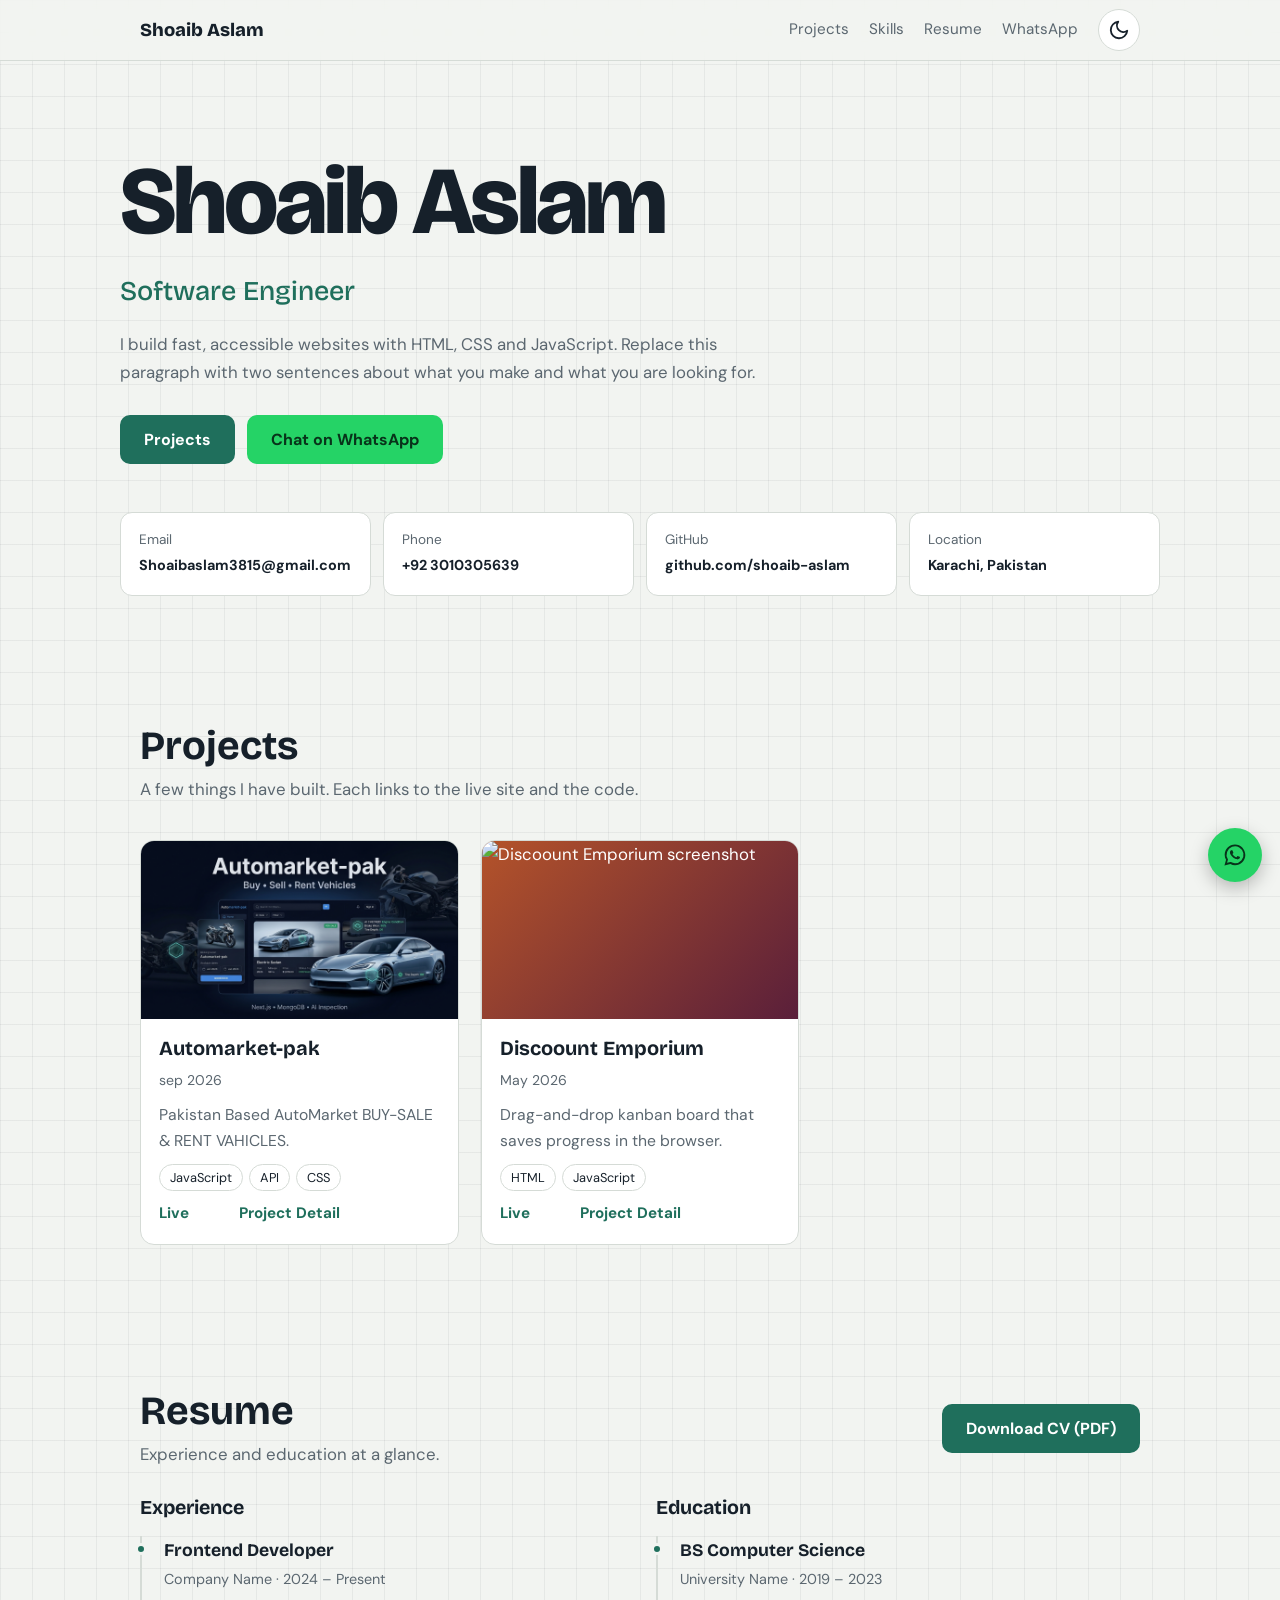
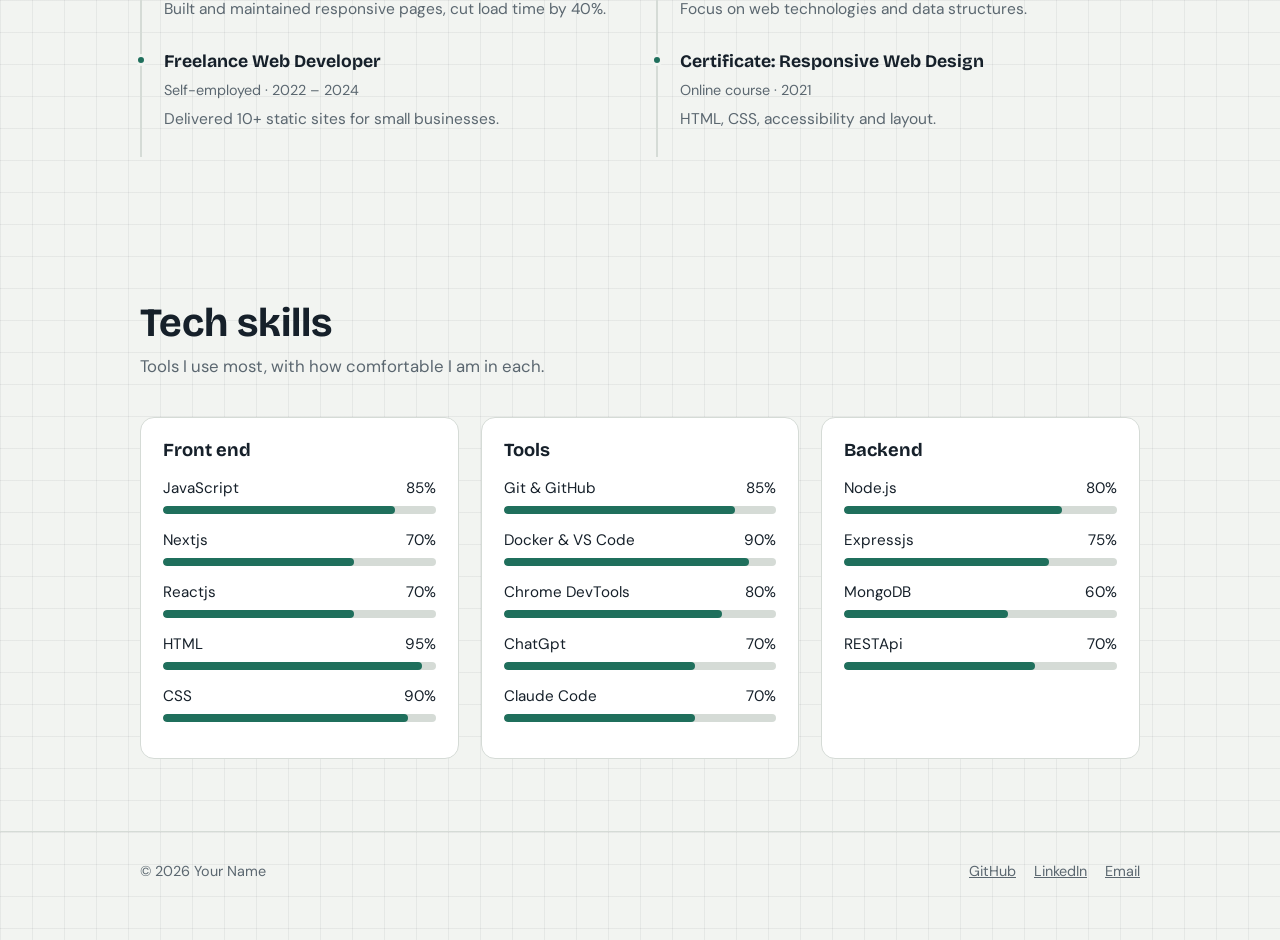
==== index.html @ fae7e9fb "Updated" ====
<!DOCTYPE html>
<html lang="en">
<head>
<meta charset="utf-8">
<meta name="viewport" content="width=device-width, initial-scale=1, viewport-fit=cover">
<title>Shoaib Aslam - Portfolio</title>
<link rel="preconnect" href="https://fonts.googleapis.com">
<link rel="preconnect" href="https://fonts.gstatic.com" crossorigin>
<link href="https://fonts.googleapis.com/css2?family=Bricolage+Grotesque:wght@500;700;800&family=DM+Sans:wght@400;500;700&display=swap" rel="stylesheet">
<link rel="stylesheet" href="port.css"> 
<script src="port.js" defer></script>
</head>
<body>
<header>
  <div class="wrap"><nav aria-label="Main">
    <a class="logo" href="#top">Shoaib Aslam</a>
    <a class="l" href="#projects">Projects</a><a class="l" href="#skills">Skills</a><a class="l" href="#resume">Resume</a><a class="l" href="https://wa.me/920000000000?text=Hi%2C%20I%20saw%20your%20portfolio" target="_blank" rel="noopener">WhatsApp</a>
    <button class="icon-btn" id="theme" type="button" aria-label="Switch to dark mode" title="Switch theme"></button>
  </nav></div>
</header>

<main id="top">
<div class="wrap hero">
  <h1>Shoaib Aslam</h1>
  <div class="role">Software Engineer</div>
  <p>I build fast, accessible websites with HTML, CSS and JavaScript. Replace this paragraph with two sentences about what you make and what you are looking for.</p>
  <div class="btns">
    <a class="btn primary" href="#projects">Projects</a>
    <a class="btn wa" href="https://wa.me/9203010305639?text=Hi%2C%20I%20saw%20your%20portfolio" target="_blank" rel="noopener">Chat on WhatsApp</a>
  </div>
  <div class="facts">
    <div class="fact"><small>Email</small><a href="mailto:shoaibaslam3815@gmail.com">Shoaibaslam3815@gmail.com</a></div>
    <div class="fact"><small>Phone</small><a href="tel:+920000000000">+92 3010305639</a></div>
     <div class="fact"><small>GitHub</small><a href="https://github.com/Shoaibaslam-regs?tab=repositories" target="_blank" rel="noopener">github.com/shoaib-aslam</a></div>
    <div class="fact"><small>Location</small><span>Karachi, Pakistan</span></div>
  </div>
</div>

<section id="projects"><div class="wrap">
  <h2>Projects</h2>
  <p class="lead">A few things I have built. Each links to the live site and the code.</p>
  <div class="grid" id="projectGrid">
  </div>
</div></section>


<section id="resume"><div class="wrap">
  <div class="res-head">
    <div><h2>Resume</h2><p class="lead" style="margin:0">Experience and education at a glance.</p></div>
    <a class="btn primary" href="/Resume - Shoaib Aslam.pdf" download>Download CV (PDF)</a>
  </div>
  <div class="resume">
    <div><h3 style="margin-bottom:18px">Experience</h3>
      <ul class="tl">
        <li><b>Frontend Developer</b><span>Company Name · 2024 – Present</span><p>Built and maintained responsive pages, cut load time by 40%.</p></li>
        <li><b>Freelance Web Developer</b><span>Self-employed · 2022 – 2024</span><p>Delivered 10+ static sites for small businesses.</p></li>
      </ul></div>
    <div><h3 style="margin-bottom:18px">Education</h3>
      <ul class="tl">
        <li><b>BS Computer Science</b><span>University Name · 2019 – 2023</span><p>Focus on web technologies and data structures.</p></li>
        <li><b>Certificate: Responsive Web Design</b><span>Online course · 2021</span><p>HTML, CSS, accessibility and layout.</p></li>
      </ul></div>
  </div>
</div></section>

<section id="skills"><div class="wrap">
  <h2>Tech skills</h2>
  <p class="lead">Tools I use most, with how comfortable I am in each.</p>
  <div class="skills" id="skillGrid"></div>
</div></section>

</main>

<footer><div class="wrap foot"><span>© <span id="yr"></span> Your Name</span><span class="social"><a href="https://github.com/your-username" target="_blank" rel="noopener">GitHub</a><a href="https://linkedin.com/in/your-username" target="_blank" rel="noopener">LinkedIn</a><a href="mailto:you@example.com">Email</a></span></div></footer>
<a class="fab" href="https://wa.me/920000000000?text=Hi%2C%20I%20saw%20your%20portfolio" target="_blank" rel="noopener" aria-label="Chat on WhatsApp"><svg viewBox="0 0 32 32" width="26" height="26" fill="currentColor" aria-hidden="true"><path d="M16 3C9 3 3.3 8.600 3.300 15.600c0 2.300.6 4.400 1.700 6.300L3 29l7.300-1.900c1.800 1 3.800 1.500 5.700 1.500 7 0 12.700-5.700 12.700-12.700S23 3 16 3zm0 23.100c-1.800 0-3.600-.5-5.100-1.400l-.4-.2-4.300 1.100 1.200-4.200-.3-.4a10.400 10.400 0 1 1 8.900 5.100zm5.700-7.800c-.3-.2-1.800-.9-2.100-1s-.5-.2-.7.200-.8 1-1 1.200-.4.200-.7.100a8.500 8.500 0 0 1-4.200-3.700c-.3-.6.300-.5.900-1.700.1-.2 0-.4 0-.5l-1-2.300c-.2-.6-.5-.5-.7-.5h-.6c-.2 0-.5.100-.8.400s-1 1-1 2.500 1.100 2.900 1.200 3.100 2.100 3.300 5.200 4.500c1.900.8 2.700.9 3.600.7.600-.1 1.800-.8 2.100-1.500s.3-1.300.2-1.500-.3-.3-.6-.4z"/></svg></a>
 <img src="" alt=""> 
</body>
</html>
---- port.css ----
:root {
   --bg: #f2f4f1;
   --surface: #ffffff;
   --ink: #16202a;
   --muted: #5b6770;
   --line: #d5dbd6;
   --accent: #1f6f5c;
   --accent-ink: #ffffff;
   --grid: rgba(22, 32, 42, .06);
   --head: 'Bricolage Grotesque', Georgia, 'Times New Roman', serif;
   --body: 'DM Sans', system-ui, -apple-system, 'Segoe UI', sans-serif;
   box-sizing: border-box;
   padding-top: env(safe-area-inset-top, 0px);
   padding-bottom: env(safe-area-inset-bottom, 0px);
 }

 @media (prefers-color-scheme:dark) {
   :root:not([data-theme="light"]) {
     --bg: #121815;
     --surface: #1a231f;
     --ink: #e8eee9;
     --muted: #9aa8a1;
     --line: #2b3731;
     --accent: #5fcfae;
     --accent-ink: #0d1512;
     --grid: rgba(232, 238, 233, .05)
   }
 }

 :root[data-theme="dark"] {
   --bg: #121815;
   --surface: #1a231f;
   --ink: #e8eee9;
   --muted: #9aa8a1;
   --line: #2b3731;
   --accent: #5fcfae;
   --accent-ink: #0d1512;
   --grid: rgba(232, 238, 233, .05)
 }

 html {
   scroll-behavior: smooth;
   scroll-padding-top: calc(72px + env(safe-area-inset-top, 0px))
 }

 *,
 *::before,
 *::after {
   box-sizing: border-box
 }

 body {
   margin: 0;
   background: var(--bg);
   color: var(--ink);
   font: 400 1.05rem/1.65 var(--body);
   background-image: linear-gradient(var(--grid) 1px, transparent 1px), linear-gradient(90deg, var(--grid) 1px, transparent 1px);
   background-size: 32px 32px
 }

 a {
   color: inherit
 }

 :focus-visible {
   outline: 3px solid var(--accent);
   outline-offset: 3px;
   border-radius: 4px
 }

 .wrap {
   max-width: 1040px;
   margin: 0 auto;
   padding: 0 20px
 }

 h1,
 h2,
 h3 {
   font-family: var(--head);
   line-height: 1.1;
   margin: 0
 }

 h2 {
   font-size: clamp(1.8rem, 4vw, 2.5rem);
   font-weight: 700;
   margin-bottom: 8px
 }

 section {
   padding: 72px 0
 }

 .lead {
   color: var(--muted);
   max-width: 60ch;
   margin: 0 0 36px
 }

 /* nav */
 header {
   position: sticky;
   top: 0;
   z-index: 10;
   background: color-mix(in srgb, var(--bg) 88%, transparent);
   backdrop-filter: blur(8px);
   border-bottom: 1px solid var(--line);
   padding-top: env(safe-area-inset-top, 0px)
 }

 nav {
   display: flex;
   align-items: center;
   gap: 20px;
   height: 60px
 }

 .logo {
   font-family: var(--head);
   font-weight: 800;
   text-decoration: none;
   font-size: 1.15rem;
   margin-right: auto
 }

 nav a.l {
   text-decoration: none;
   color: var(--muted);
   font-size: .95rem
 }

 nav a.l:hover {
   color: var(--ink)
 }

 .icon-btn {
   background: var(--surface);
   border: 1px solid var(--line);
   color: var(--ink);
   border-radius: 50%;
   width: 42px;
   height: 42px;
   cursor: pointer;
   display: grid;
   place-items: center
 }

 .icon-btn svg {
   width: 22px;
   height: 22px
 }

 .icon-btn:hover {
   border-color: var(--accent);
   color: var(--accent)
 }

 @media(max-width:720px) {
   nav a.l {
     display: none
   }
 }

 /* hero */
 .hero {
   padding: 88px 0 56px
 }

 .hero h1 {
   font-size: clamp(2.8rem, 9vw, 6rem);
   font-weight: 800;
   letter-spacing: -.03em
 }

 .role {
   font-family: var(--head);
   font-size: clamp(1.2rem, 3vw, 1.7rem);
   color: var(--accent);
   margin: 14px 0 18px;
   font-weight: 500
 }

 .hero p {
   max-width: 56ch;
   color: var(--muted);
   margin: 0 0 28px
 }

 .btns {
   display: flex;
   flex-wrap: wrap;
   gap: 12px
 }

 .btn {
   display: inline-block;
   padding: 12px 22px;
   border-radius: 10px;
   font-weight: 700;
   text-decoration: none;
   border: 2px solid var(--ink);
   color: var(--ink);
   background: transparent;
   cursor: pointer;
   font: 700 1rem var(--body)
 }

 .btn.primary {
   background: var(--accent);
   border-color: var(--accent);
   color: var(--accent-ink)
 }

 .btn:hover {
   transform: translateY(-2px)
 }

 .facts {
   display: grid;
   grid-template-columns: repeat(auto-fit, minmax(220px, 1fr));
   gap: 12px;
   margin-top: 48px
 }

 .fact {
   background: var(--surface);
   border: 1px solid var(--line);
   border-radius: 12px;
   padding: 16px 18px
 }

 .fact small {
   display: block;
   color: var(--muted);
   font-size: .85rem
 }

 .fact a,
 .fact span {
   text-decoration: none;
   font-weight: 700;
   word-break: break-word;
   font-size: 0.9rem;
 }

 /* projects */
 .grid {
   display: grid;
   grid-template-columns: repeat(auto-fill, minmax(290px, 1fr));
   gap: 22px
 }

 .card {
   background: var(--surface);
   border: 1px solid var(--line);
   border-radius: 14px;
   overflow: hidden;
   display: flex;
   flex-direction: column
 }

 .thumb {
   aspect-ratio: 16/9;
   position: relative;
   overflow: hidden;
   color: #fff;
   display: flex;
   flex-direction: column
 }

 .thumb img {
   width: 100%;
   height: 100%;
   object-fit: cover;
   display: block
 }

 .thumb .bar2 {
   height: 22px;
   background: rgba(0, 0, 0, .28);
   display: flex;
   align-items: center;
   gap: 5px;
   padding: 0 10px;
   flex: none
 }

 .thumb .bar2 i {
   width: 8px;
   height: 8px;
   border-radius: 50%;
   background: rgba(255, 255, 255, .6)
 }

 .thumb .art {
   flex: 1;
   position: relative;
   display: flex;
   align-items: center;
   padding: 0 18px;
   gap: 16px
 }

 .thumb .mono {
   font: 800 3.4rem/1 var(--head);
   opacity: .95
 }

 .thumb .lines {
   display: grid;
   gap: 8px;
   flex: 1
 }

 .thumb .lines b {
   display: block;
   height: 9px;
   border-radius: 9px;
   background: rgba(255, 255, 255, .55)
 }

 .thumb .lines b:nth-child(1) {
   width: 80%
 }

 .thumb .lines b:nth-child(2) {
   width: 100%;
   opacity: .7
 }

 .thumb .lines b:nth-child(3) {
   width: 55%;
   opacity: .5
 }

 .thumb .blob {
   position: absolute;
   right: -30px;
   bottom: -40px;
   width: 140px;
   height: 140px;
   border-radius: 50%;
   background: rgba(255, 255, 255, .14)
 }

 .card .body {
   padding: 18px;
   display: flex;
   flex-direction: column;
   gap: 10px;
   flex: 1
 }

 .card h3 {
   font-size: 1.25rem
 }

 .date {
   color: var(--muted);
   font-size: .88rem
 }

 .card p {
   margin: 0;
   color: var(--muted);
   font-size: .98rem
 }

 .tags {
   display: flex;
   flex-wrap: wrap;
   gap: 6px;
   margin-top: auto
 }

 .tag {
   font-size: .8rem;
   border: 1px solid var(--line);
   border-radius: 999px;
   padding: 2px 10px
 }

 .links {
   display: flex;
   gap: 50px;
   font-weight: 700;
   font-size: .95rem
 }

 .links a { 
   color: var(--accent);
   text-decoration: none;
 }

 /* skills */
 .skills {
   display: grid;
   grid-template-columns: repeat(auto-fit, minmax(300px, 1fr));
   gap: 22px
 }

 .group {
   background: var(--surface);
   border: 1px solid var(--line);
   border-radius: 14px;
   padding: 22px
 }

 .group h3 {
   font-size: 1.15rem;
   margin-bottom: 16px
 }

 .skill {
   margin-bottom: 14px
 }

 .skill div.row {
   display: flex;
   justify-content: space-between;
   font-size: .95rem;
   margin-bottom: 5px
 }

 .bar {
   height: 8px;
   background: var(--line);
   border-radius: 99px;
   overflow: hidden
 }

 .bar i {
   display: block;
   height: 100%;
   width: 0;
   background: var(--accent);
   border-radius: 99px;
   transition: width 1s ease
 }

 /* resume */
 .resume {
   display: grid;
   grid-template-columns: 1fr 1fr;
   gap: 32px
 }

 @media(max-width:760px) {
   .resume {
     grid-template-columns: 1fr
   }
 }

 .tl {
   border-left: 2px solid var(--line);
   margin: 0;
   padding: 0 0 0 22px;
   list-style: none
 }

 .tl li {
   position: relative;
   padding-bottom: 24px
 }

 .tl li::before {
   content: "";
   position: absolute;
   left: -29px;
   top: 7px;
   width: 12px;
   height: 12px;
   border-radius: 50%;
   background: var(--accent);
   border: 3px solid var(--bg)
 }

 .tl b {
   display: block;
   font-family: var(--head);
   font-size: 1.1rem
 }

 .tl span {
   color: var(--muted);
   font-size: .9rem
 }

 .tl p {
   margin: 4px 0 0;
   color: var(--muted);
   font-size: .97rem
 }

 .res-head {
   display: flex;
   flex-wrap: wrap;
   gap: 16px;
   align-items: center;
   justify-content: space-between;
   margin-bottom: 28px
 }

 /* whatsapp + footer */
 .social {
   display: flex;
   gap: 18px;
   flex-wrap: wrap
 }

 .foot {
   display: flex;
   flex-wrap: wrap;
   gap: 12px;
   justify-content: space-between
 }

 .btn.wa {
   background: #25d366;
   border-color: #25d366;
   color: #08331a
 }

 .fab {
   position: fixed;
   right: 18px;
   bottom: calc(18px + env(safe-area-inset-bottom, 0px));
   width: 54px;
   height: 54px;
   border-radius: 50%;
   background: #25d366;
   color: #08331a;
   display: grid;
   place-items: center;
   box-shadow: 0 6px 18px rgba(0, 0, 0, .25);
   z-index: 20
 }

 .fab:hover {
   transform: scale(1.07)
 }

 footer {
   border-top: 1px solid var(--line);
   padding: 28px 0;
   color: var(--muted);
   font-size: .9rem
 }

 @media(prefers-reduced-motion:reduce) {
   * {
     transition: none !important;
     scroll-behavior: auto !important
   }
 }
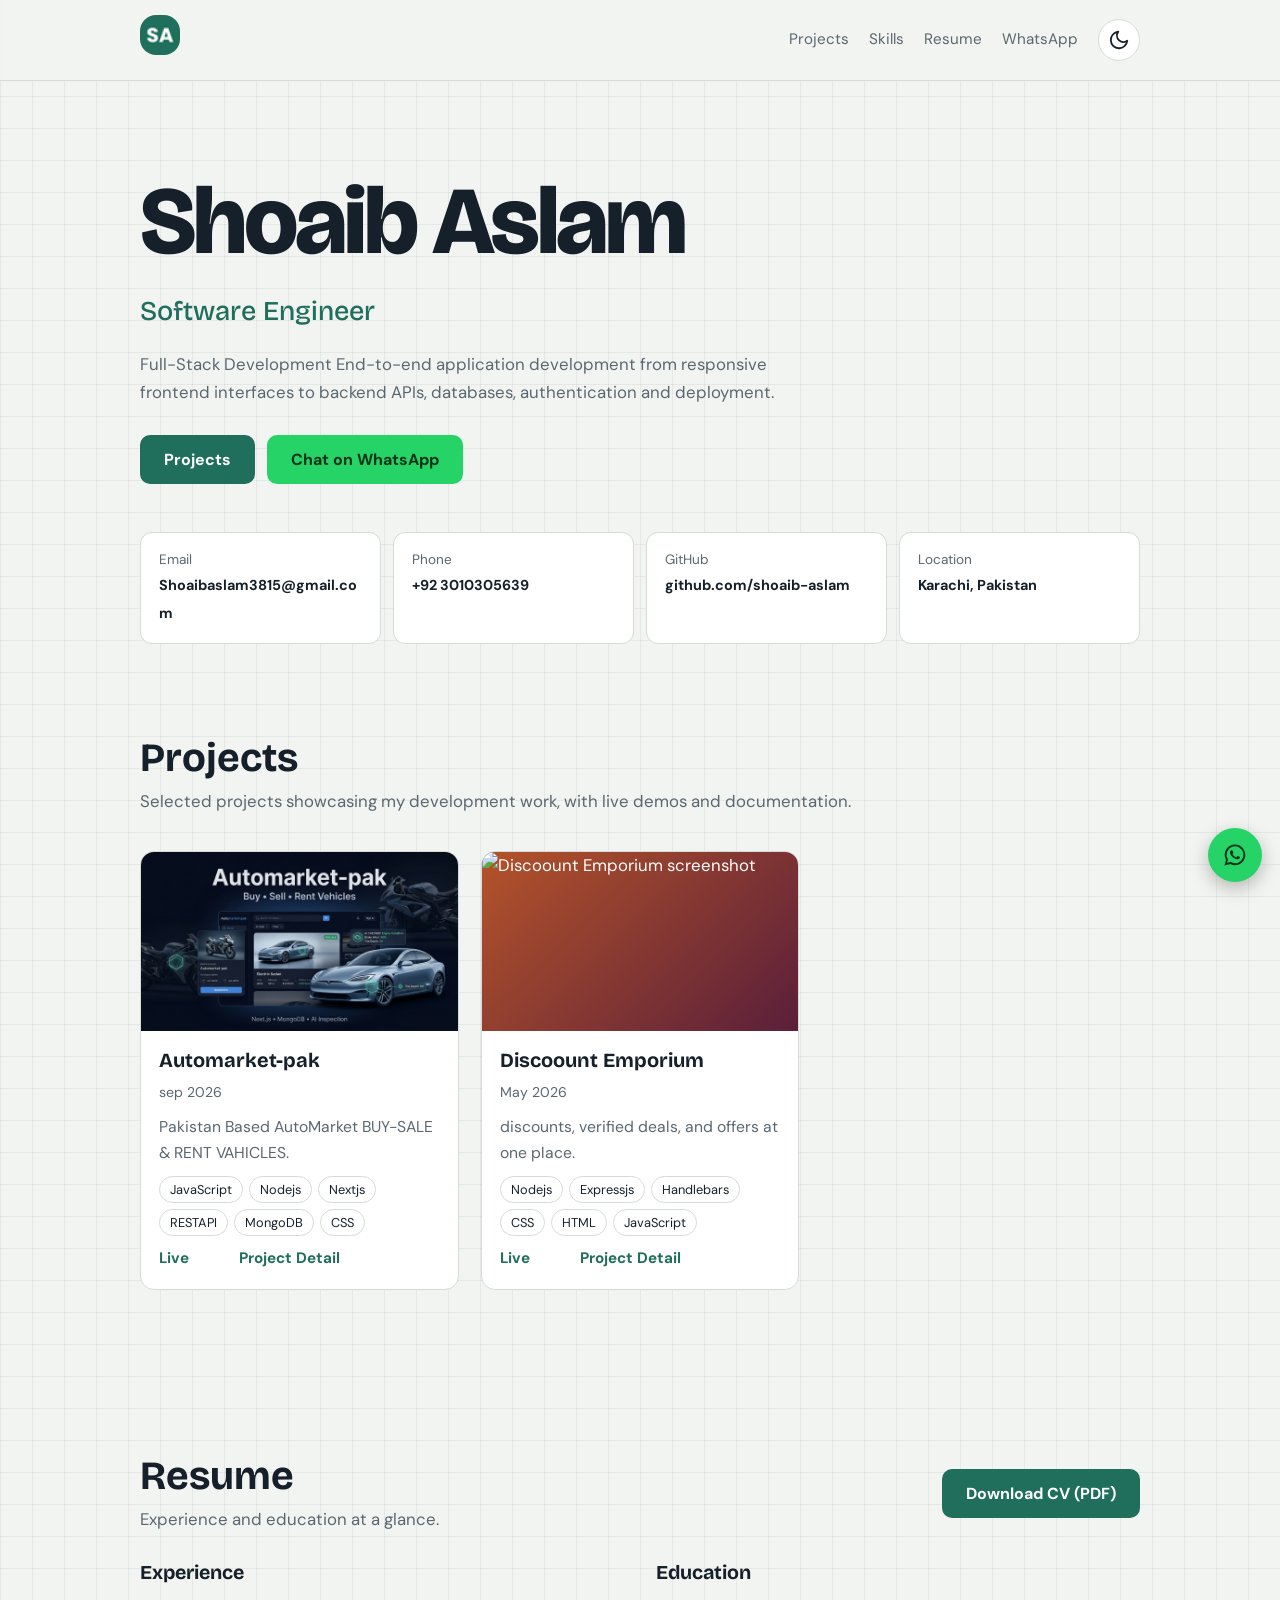
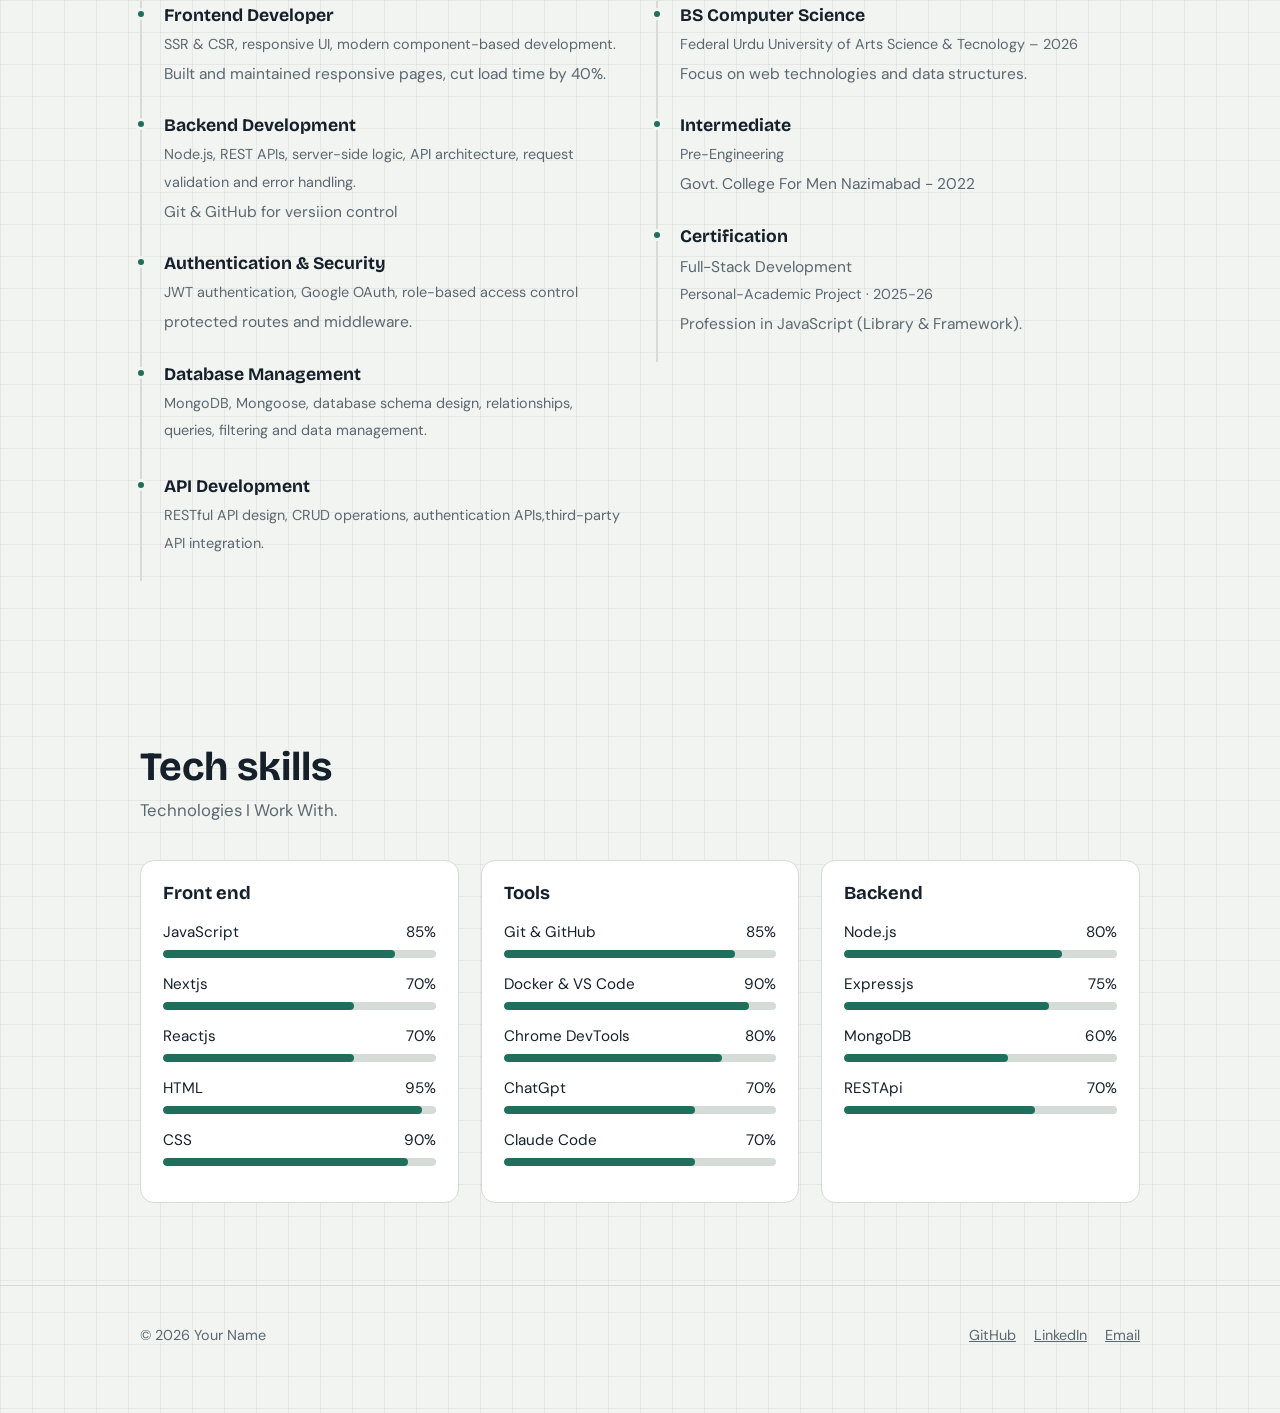
==== commit 246441c8: "updated" ====
--- a/index.html
+++ b/index.html
@@ -8,12 +8,13 @@
 <link rel="preconnect" href="https://fonts.gstatic.com" crossorigin>
 <link href="https://fonts.googleapis.com/css2?family=Bricolage+Grotesque:wght@500;700;800&family=DM+Sans:wght@400;500;700&display=swap" rel="stylesheet">
 <link rel="stylesheet" href="port.css"> 
+<link rel="shortcut icon" href="/images/favicon.png" type="image/x-icon">
 <script src="port.js" defer></script>
 </head>
 <body>
 <header>
   <div class="wrap"><nav aria-label="Main">
-    <a class="logo" href="#top">Shoaib Aslam</a>
+    <a class="logo" href="#top"><img src="/images//favicon-32.png" alt="logo"></a>
     <a class="l" href="#projects">Projects</a><a class="l" href="#skills">Skills</a><a class="l" href="#resume">Resume</a><a class="l" href="https://wa.me/920000000000?text=Hi%2C%20I%20saw%20your%20portfolio" target="_blank" rel="noopener">WhatsApp</a>
     <button class="icon-btn" id="theme" type="button" aria-label="Switch to dark mode" title="Switch theme"></button>
   </nav></div>
@@ -23,7 +24,7 @@
 <div class="wrap hero">
   <h1>Shoaib Aslam</h1>
   <div class="role">Software Engineer</div>
-  <p>I build fast, accessible websites with HTML, CSS and JavaScript. Replace this paragraph with two sentences about what you make and what you are looking for.</p>
+  <p>Full-Stack Development End-to-end application development from responsive frontend interfaces to backend APIs, databases, authentication and deployment.</p>
   <div class="btns">
     <a class="btn primary" href="#projects">Projects</a>
     <a class="btn wa" href="https://wa.me/9203010305639?text=Hi%2C%20I%20saw%20your%20portfolio" target="_blank" rel="noopener">Chat on WhatsApp</a>
@@ -38,10 +39,11 @@
 
 <section id="projects"><div class="wrap">
   <h2>Projects</h2>
-  <p class="lead">A few things I have built. Each links to the live site and the code.</p>
+  <p class="lead">Selected projects showcasing my development work, with live demos and documentation.</p>
   <div class="grid" id="projectGrid">
   </div>
-</div></section>
+ </div>
+</section>
 
 
 <section id="resume"><div class="wrap">
@@ -52,27 +54,31 @@
   <div class="resume">
     <div><h3 style="margin-bottom:18px">Experience</h3>
       <ul class="tl">
-        <li><b>Frontend Developer</b><span>Company Name · 2024 – Present</span><p>Built and maintained responsive pages, cut load time by 40%.</p></li>
-        <li><b>Freelance Web Developer</b><span>Self-employed · 2022 – 2024</span><p>Delivered 10+ static sites for small businesses.</p></li>
+        <li><b>Frontend Developer</b><span>SSR & CSR, responsive UI, modern component-based development.</span><p>Built and maintained responsive pages, cut load time by 40%.</p></li>
+        <li><b>Backend Development</b><span>Node.js, REST APIs, server-side logic, API architecture, request validation and error handling.</span><p>Git & GitHub for versiion control</p></li>
+        <li><b>Authentication & Security</b><span>JWT authentication, Google OAuth, role-based access control</span><p>protected routes and middleware.</p></li>
+        <li><b>Database Management</b><span>MongoDB, Mongoose, database schema design, relationships, queries, filtering and data management.</span><p></p></li>
+        <li><b>API Development</b><span>RESTful API design, CRUD operations, authentication APIs,third-party API integration.</span></li>     
       </ul></div>
     <div><h3 style="margin-bottom:18px">Education</h3>
       <ul class="tl">
-        <li><b>BS Computer Science</b><span>University Name · 2019 – 2023</span><p>Focus on web technologies and data structures.</p></li>
-        <li><b>Certificate: Responsive Web Design</b><span>Online course · 2021</span><p>HTML, CSS, accessibility and layout.</p></li>
+        <li><b>BS Computer Science</b><span>Federal Urdu University of Arts Science & Tecnology  – 2026</span><p>Focus on web technologies and data structures.</p></li>
+        <li><b>Intermediate </b><span> Pre-Engineering</span><p> Govt. College For Men Nazimabad - 2022</p></li>
+        <li><b>Certification</b><p> Full-Stack Development</p><span>Personal-Academic Project · 2025-26</span><p>Profession in JavaScript (Library & Framework).</p></li>
       </ul></div>
   </div>
 </div></section>
 
 <section id="skills"><div class="wrap">
   <h2>Tech skills</h2>
-  <p class="lead">Tools I use most, with how comfortable I am in each.</p>
+  <p class="lead">Technologies I Work With.</p>
   <div class="skills" id="skillGrid"></div>
 </div></section>
 
 </main>
 
-<footer><div class="wrap foot"><span>© <span id="yr"></span> Your Name</span><span class="social"><a href="https://github.com/your-username" target="_blank" rel="noopener">GitHub</a><a href="https://linkedin.com/in/your-username" target="_blank" rel="noopener">LinkedIn</a><a href="mailto:you@example.com">Email</a></span></div></footer>
-<a class="fab" href="https://wa.me/920000000000?text=Hi%2C%20I%20saw%20your%20portfolio" target="_blank" rel="noopener" aria-label="Chat on WhatsApp"><svg viewBox="0 0 32 32" width="26" height="26" fill="currentColor" aria-hidden="true"><path d="M16 3C9 3 3.3 8.600 3.300 15.600c0 2.300.6 4.400 1.700 6.300L3 29l7.300-1.900c1.800 1 3.800 1.500 5.700 1.500 7 0 12.700-5.700 12.700-12.700S23 3 16 3zm0 23.100c-1.800 0-3.600-.5-5.100-1.400l-.4-.2-4.300 1.100 1.200-4.200-.3-.4a10.400 10.400 0 1 1 8.900 5.100zm5.700-7.800c-.3-.2-1.800-.9-2.100-1s-.5-.2-.7.200-.8 1-1 1.200-.4.200-.7.100a8.500 8.500 0 0 1-4.200-3.700c-.3-.6.300-.5.900-1.700.1-.2 0-.4 0-.5l-1-2.300c-.2-.6-.5-.5-.7-.5h-.6c-.2 0-.5.100-.8.400s-1 1-1 2.500 1.100 2.900 1.200 3.100 2.100 3.300 5.200 4.500c1.900.8 2.700.9 3.600.7.600-.1 1.800-.8 2.100-1.500s.3-1.300.2-1.500-.3-.3-.6-.4z"/></svg></a>
+<footer><div class="wrap foot"><span>© <span id="yr"></span> Your Name</span><span class="social"><a href="https://github.com/Shoaibaslam-regs?tab=repositories" target="_blank" rel="noopener">GitHub</a><a href="https://www.linkedin.com/in/shoaib-aslam-216aa9422/" target="_blank" rel="noopener">LinkedIn</a><a href="mailto:you@example.com">Email</a></span></div></footer>
+<a class="fab" href="https://wa.me/92 03010305639?text=Hi%2C%20I%20saw%20your%20portfolio" target="_blank" rel="noopener" aria-label="Chat on WhatsApp"><svg viewBox="0 0 32 32" width="26" height="26" fill="currentColor" aria-hidden="true"><path d="M16 3C9 3 3.3 8.600 3.300 15.600c0 2.300.6 4.400 1.700 6.300L3 29l7.300-1.900c1.800 1 3.800 1.500 5.700 1.500 7 0 12.700-5.700 12.700-12.700S23 3 16 3zm0 23.100c-1.800 0-3.600-.5-5.100-1.400l-.4-.2-4.300 1.100 1.200-4.200-.3-.4a10.400 10.400 0 1 1 8.900 5.100zm5.700-7.800c-.3-.2-1.800-.9-2.100-1s-.5-.2-.7.200-.8 1-1 1.200-.4.200-.7.100a8.500 8.500 0 0 1-4.200-3.700c-.3-.6.300-.5.900-1.700.1-.2 0-.4 0-.5l-1-2.300c-.2-.6-.5-.5-.7-.5h-.6c-.2 0-.5.100-.8.400s-1 1-1 2.500 1.100 2.900 1.200 3.100 2.100 3.300 5.200 4.500c1.900.8 2.700.9 3.600.7.600-.1 1.800-.8 2.100-1.500s.3-1.300.2-1.500-.3-.3-.6-.4z"/></svg></a>
  <img src="" alt=""> 
 </body>
 </html>
--- a/port.css
+++ b/port.css
@@ -71,7 +71,7 @@
  .wrap {
    max-width: 1040px;
    margin: 0 auto;
-   padding: 0 20px
+   padding: 10px 20px
  }
 
  h1,
@@ -121,8 +121,12 @@
    font-weight: 800;
    text-decoration: none;
    font-size: 1.15rem;
-   margin-right: auto
- }
+   margin-right: auto;
+  }
+  .logo img{
+    border-radius: 40%;
+    height: 40px;
+  }
 
  nav a.l {
    text-decoration: none;
@@ -164,7 +168,8 @@
 
  /* hero */
  .hero {
-   padding: 88px 0 56px
+   /* padding: 88px 0 56px */
+   padding-top: 88px ;
  }
 
  .hero h1 {
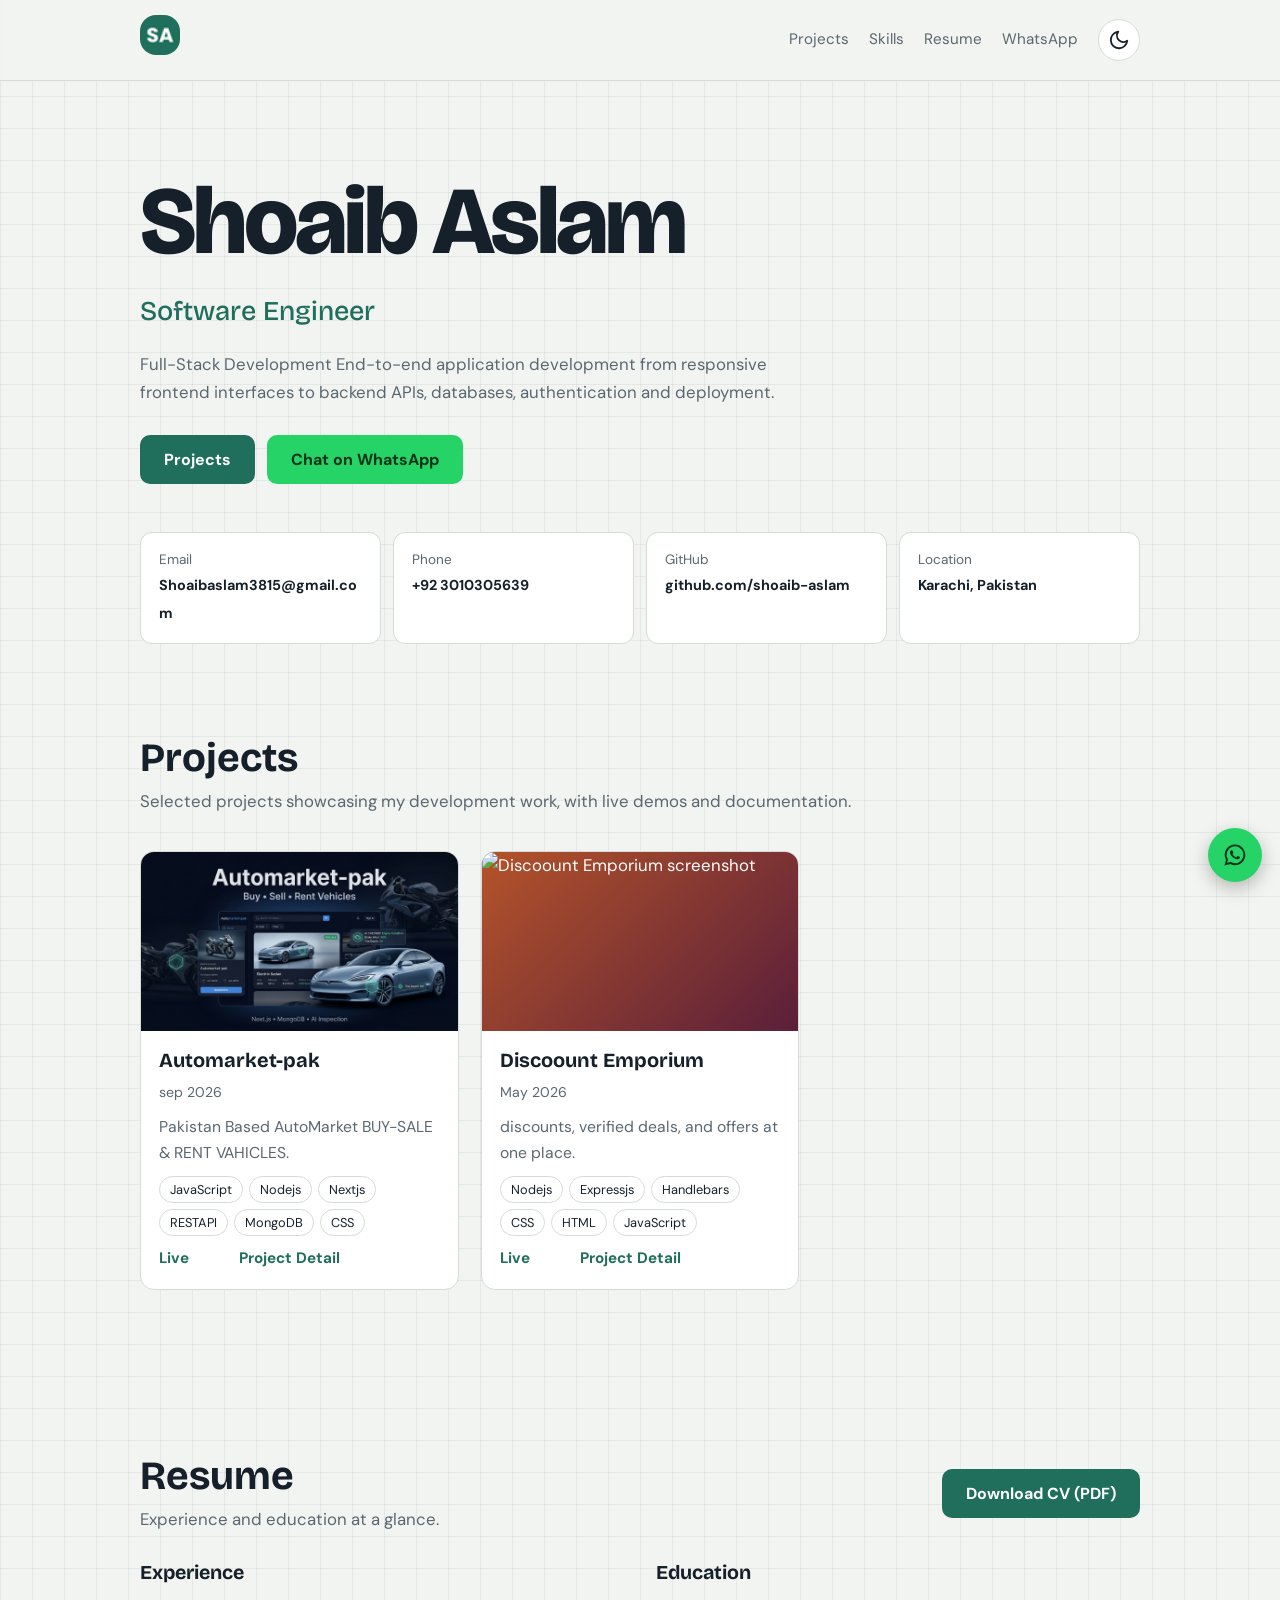
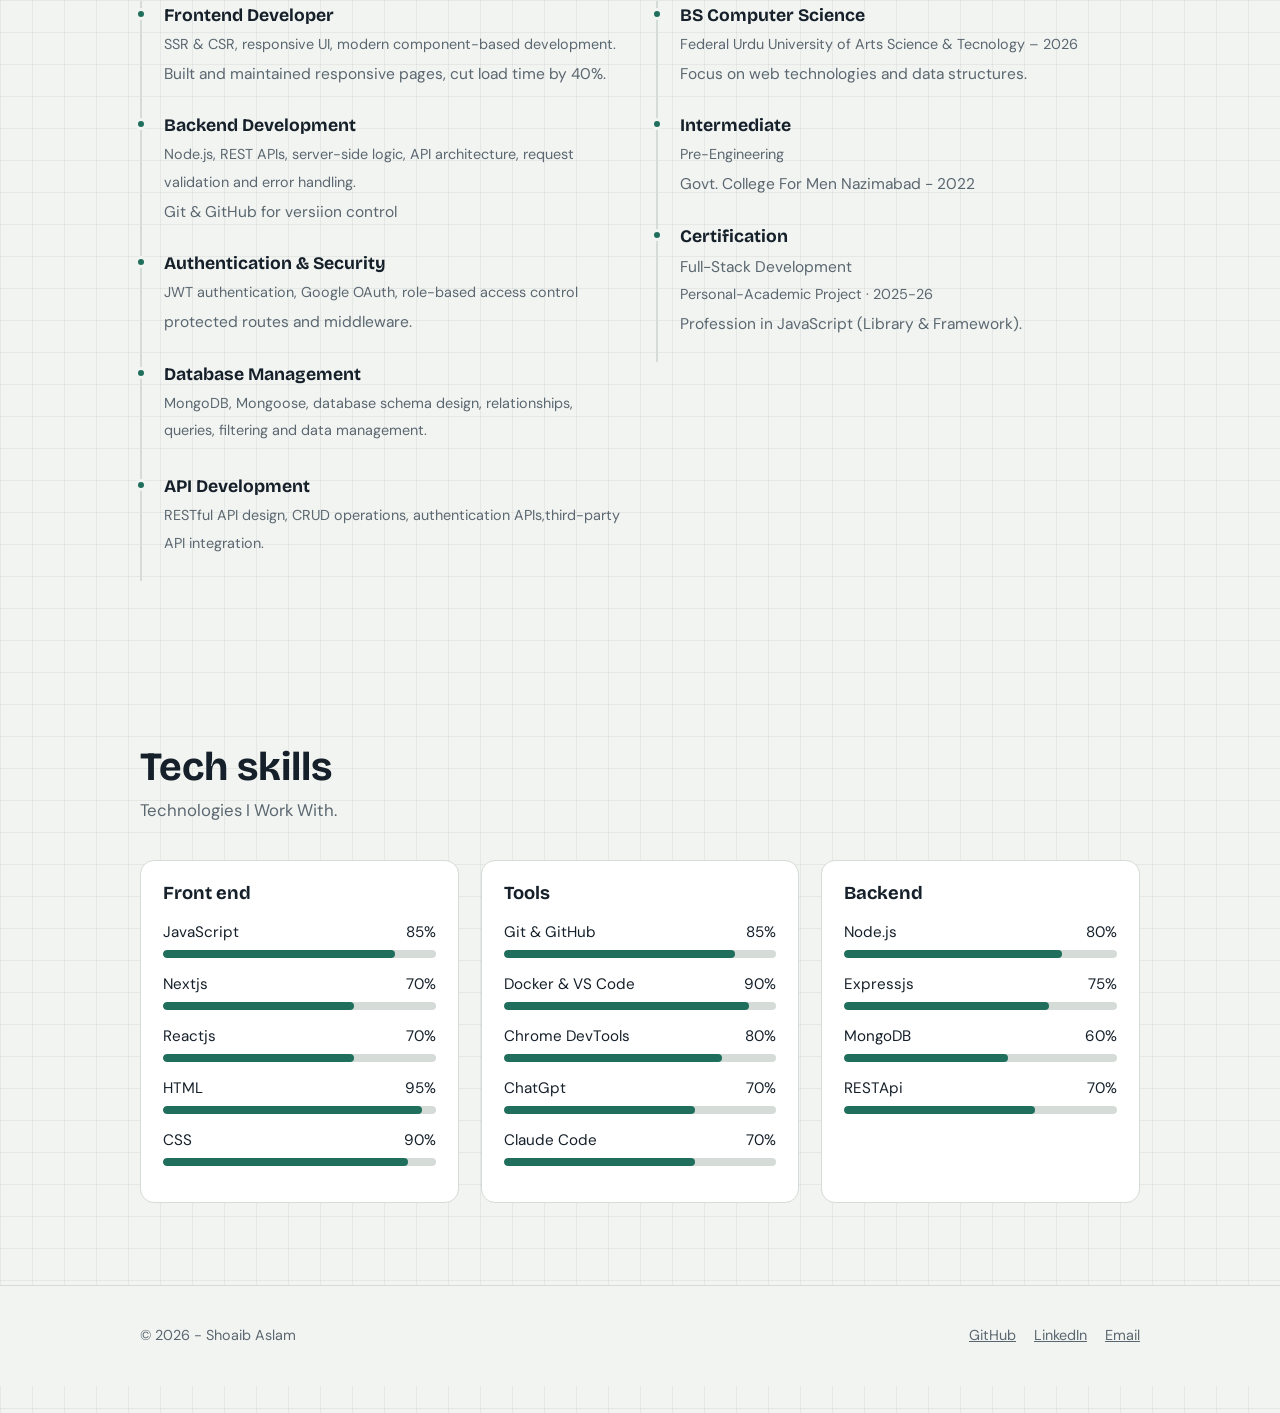
==== commit 1ddfeac4: "Final" ====
--- a/index.html
+++ b/index.html
@@ -42,7 +42,7 @@
   <p class="lead">Selected projects showcasing my development work, with live demos and documentation.</p>
   <div class="grid" id="projectGrid">
   </div>
- </div>
+</div>
 </section>
 
 
@@ -77,7 +77,7 @@
 
 </main>
 
-<footer><div class="wrap foot"><span>© <span id="yr"></span> Your Name</span><span class="social"><a href="https://github.com/Shoaibaslam-regs?tab=repositories" target="_blank" rel="noopener">GitHub</a><a href="https://www.linkedin.com/in/shoaib-aslam-216aa9422/" target="_blank" rel="noopener">LinkedIn</a><a href="mailto:you@example.com">Email</a></span></div></footer>
+<footer><div class="wrap foot"><span>© <span id="yr"></span> - Shoaib Aslam</span><span class="social"><a href="https://github.com/Shoaibaslam-regs?tab=repositories" target="_blank" rel="noopener">GitHub</a><a href="https://www.linkedin.com/in/shoaib-aslam-216aa9422/" target="_blank" rel="noopener">LinkedIn</a><a href="mailto:you@example.com">Email</a></span></div></footer>
 <a class="fab" href="https://wa.me/92 03010305639?text=Hi%2C%20I%20saw%20your%20portfolio" target="_blank" rel="noopener" aria-label="Chat on WhatsApp"><svg viewBox="0 0 32 32" width="26" height="26" fill="currentColor" aria-hidden="true"><path d="M16 3C9 3 3.3 8.600 3.300 15.600c0 2.300.6 4.400 1.700 6.300L3 29l7.300-1.900c1.800 1 3.800 1.500 5.700 1.500 7 0 12.700-5.700 12.700-12.700S23 3 16 3zm0 23.100c-1.800 0-3.600-.5-5.100-1.400l-.4-.2-4.300 1.100 1.200-4.200-.3-.4a10.400 10.400 0 1 1 8.900 5.100zm5.700-7.800c-.3-.2-1.800-.9-2.100-1s-.5-.2-.7.200-.8 1-1 1.200-.4.200-.7.100a8.500 8.500 0 0 1-4.200-3.700c-.3-.6.300-.5.900-1.700.1-.2 0-.4 0-.5l-1-2.300c-.2-.6-.5-.5-.7-.5h-.6c-.2 0-.5.100-.8.400s-1 1-1 2.500 1.100 2.900 1.200 3.100 2.100 3.300 5.200 4.500c1.900.8 2.700.9 3.600.7.600-.1 1.800-.8 2.100-1.500s.3-1.300.2-1.500-.3-.3-.6-.4z"/></svg></a>
  <img src="" alt=""> 
 </body>
--- a/port.css
+++ b/port.css
@@ -550,8 +550,11 @@
    border-top: 1px solid var(--line);
    padding: 28px 0;
    color: var(--muted);
-   font-size: .9rem
- }
+   font-size: .9rem;
+   background: color-mix(in srgb, var(--bg) 100%, transparent);
+   backdrop-filter: blur(18px);
+
+  }
 
  @media(prefers-reduced-motion:reduce) {
    * {
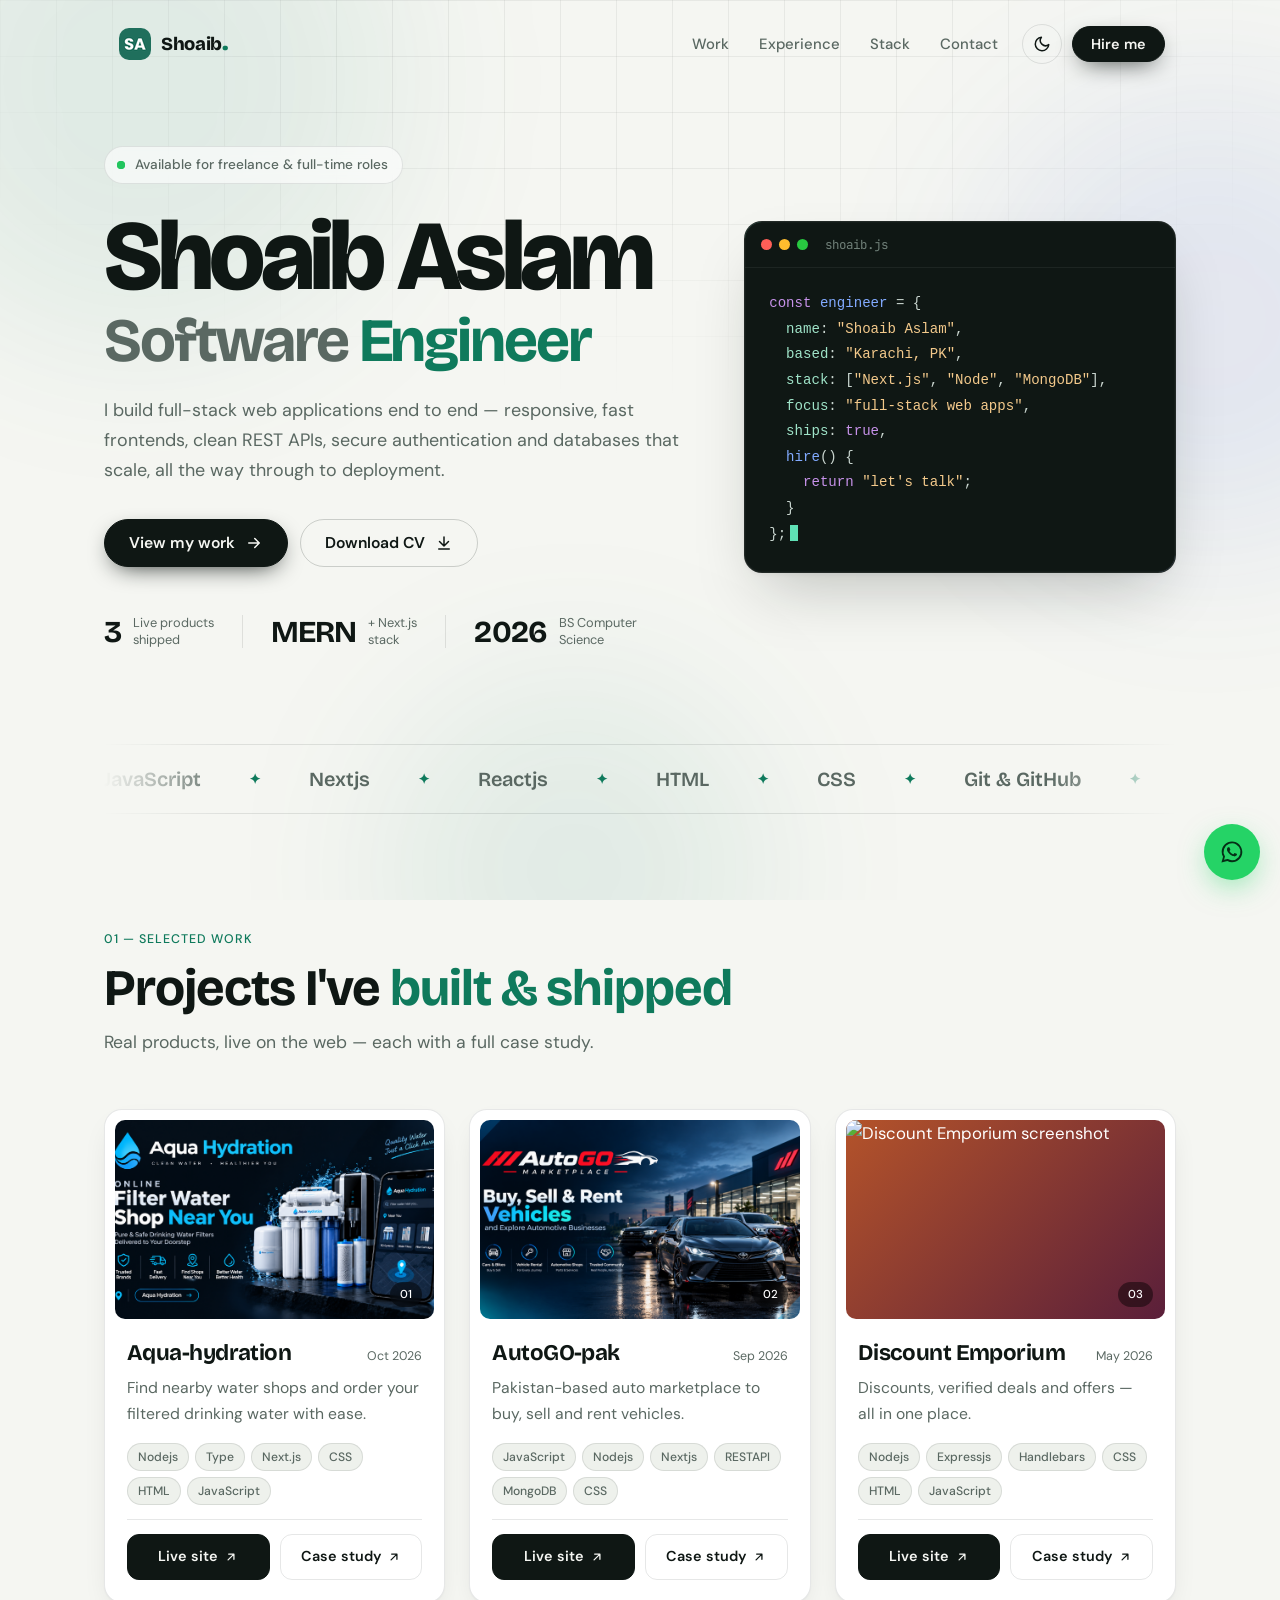
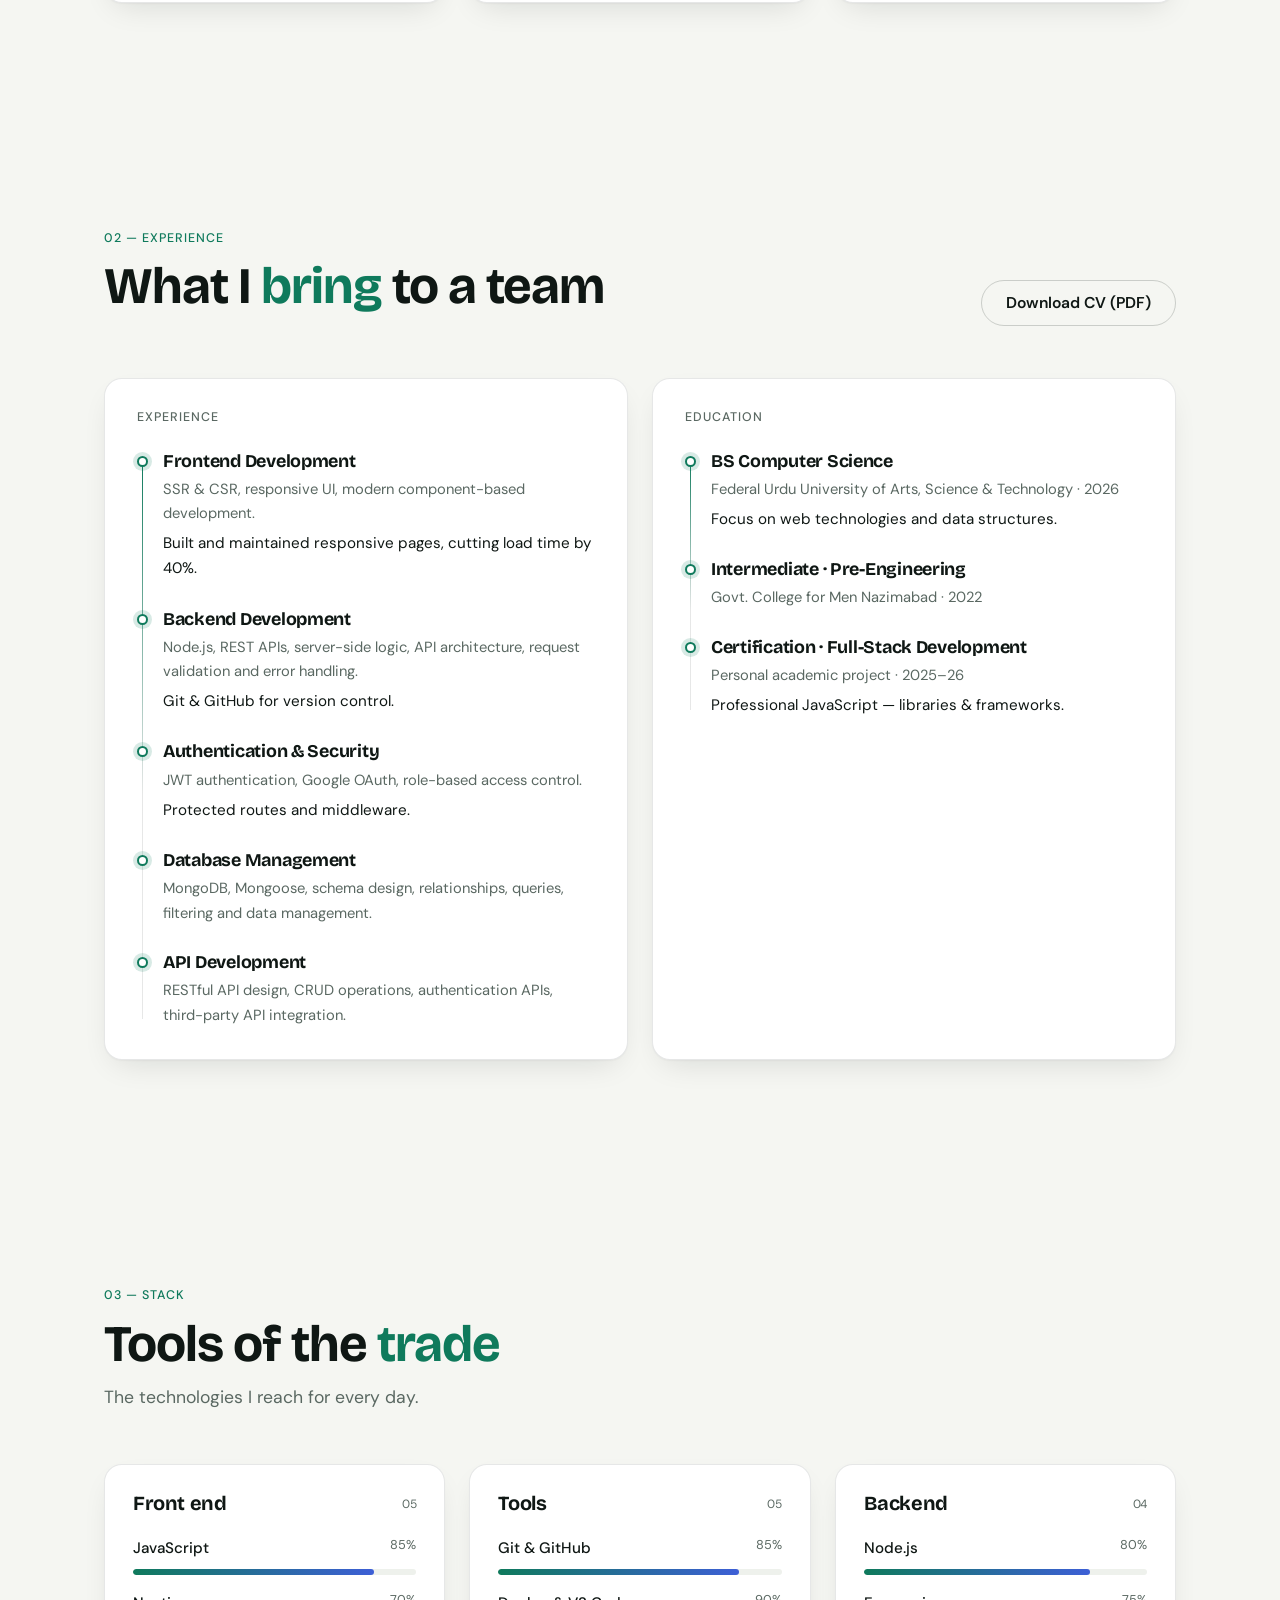
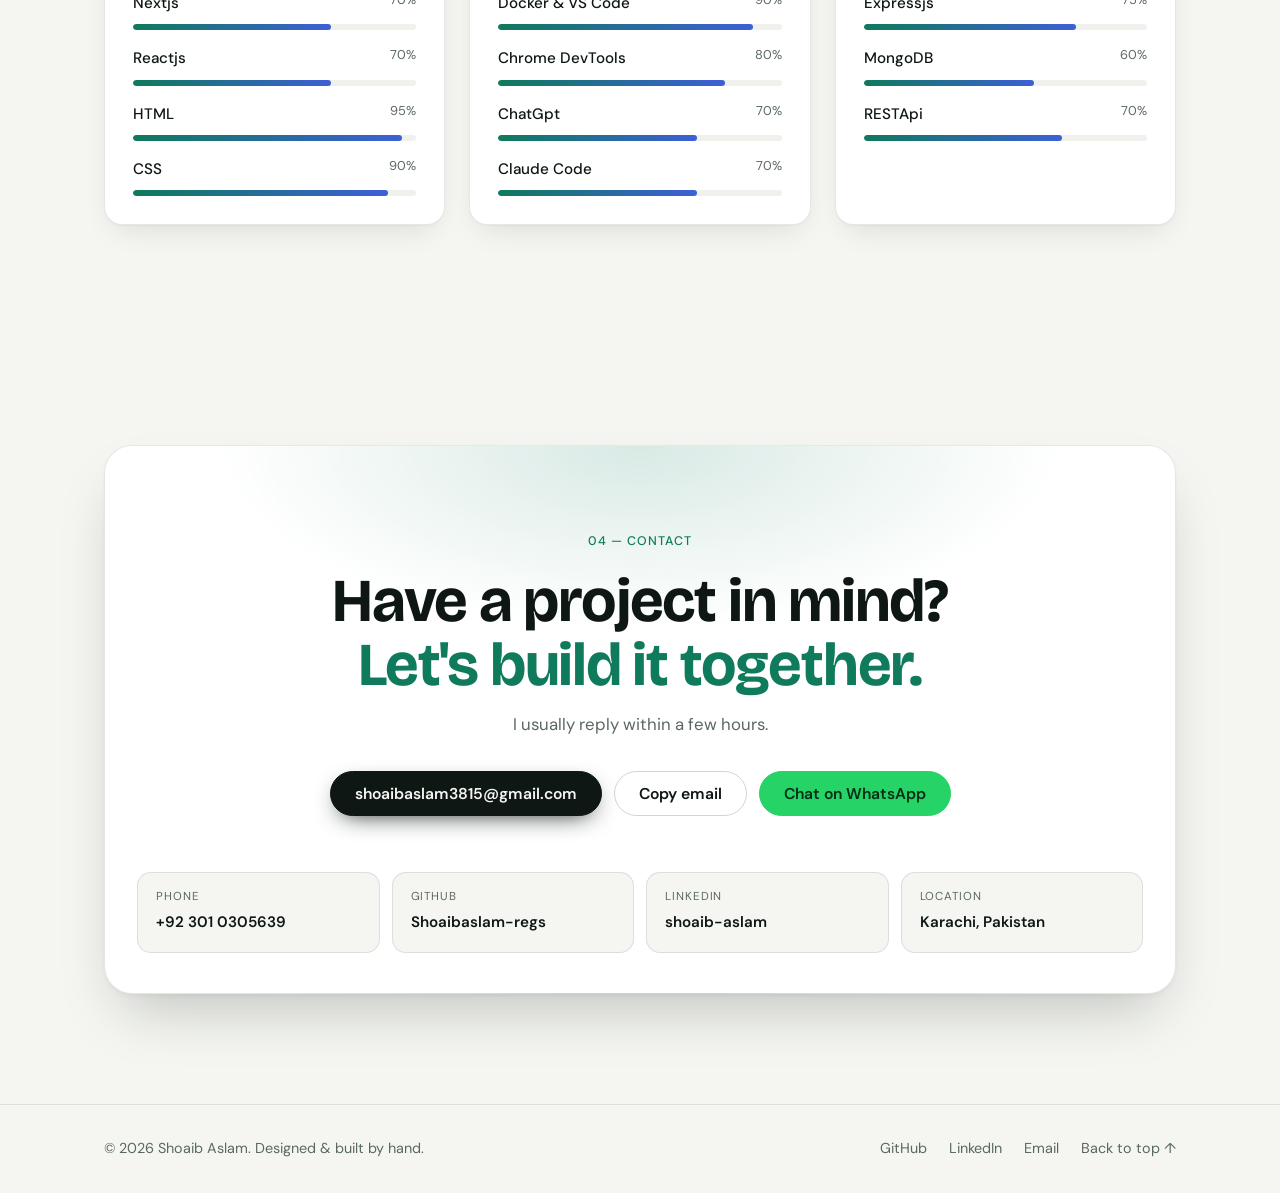
==== commit ec1f96f2: "Everything is up tp date" ====
--- a/index.html
+++ b/index.html
@@ -1,84 +1,153 @@
- <!DOCTYPE html>
+<!DOCTYPE html>
 <html lang="en">
 <head>
 <meta charset="utf-8">
 <meta name="viewport" content="width=device-width, initial-scale=1, viewport-fit=cover">
-<title>Shoaib Aslam - Portfolio</title>
+<title>Shoaib Aslam — Full-Stack Software Engineer</title>
+<meta name="description" content="Shoaib Aslam is a full-stack software engineer in Karachi building fast, polished web apps with Next.js, Node.js and MongoDB.">
+<meta name="theme-color" content="#0a0e0d">
+<meta property="og:title" content="Shoaib Aslam — Full-Stack Software Engineer">
+<meta property="og:description" content="Responsive frontends, robust APIs, secure auth and clean deployments.">
+<meta property="og:type" content="website">
 <link rel="preconnect" href="https://fonts.googleapis.com">
 <link rel="preconnect" href="https://fonts.gstatic.com" crossorigin>
-<link href="https://fonts.googleapis.com/css2?family=Bricolage+Grotesque:wght@500;700;800&family=DM+Sans:wght@400;500;700&display=swap" rel="stylesheet">
-<link rel="stylesheet" href="port.css"> 
-<link rel="shortcut icon" href="/images/favicon.png" type="image/x-icon">
+<link href="https://fonts.googleapis.com/css2?family=Bricolage+Grotesque:opsz,wght@12..96,500;12..96,700;12..96,800&family=DM+Sans:opsz,wght@9..40,400;9..40,500;9..40,700&family=JetBrains+Mono:wght@400;500&display=swap" rel="stylesheet">
+<link rel="stylesheet" href="port.css">
+<link rel="icon" href="/images/favicon.png" type="image/png">
+<link rel="apple-touch-icon" href="/images/favicon-180.png">
+<script>document.documentElement.classList.add("js");try{const t=localStorage.getItem("theme");if(t)document.documentElement.dataset.theme=t}catch(e){}</script>
 <script src="port.js" defer></script>
 </head>
 <body>
-<header>
+<div class="progress" aria-hidden="true"><i id="progress"></i></div>
+<div class="ambient" aria-hidden="true"><span class="orb o1"></span><span class="orb o2"></span><span class="orb o3"></span></div>
+
+<header id="hdr">
   <div class="wrap"><nav aria-label="Main">
-    <a class="logo" href="#top"><img src="/images//favicon-32.png" alt="logo"></a>
-    <a class="l" href="#projects">Projects</a><a class="l" href="#skills">Skills</a><a class="l" href="#resume">Resume</a><a class="l" href="https://wa.me/920000000000?text=Hi%2C%20I%20saw%20your%20portfolio" target="_blank" rel="noopener">WhatsApp</a>
-    <button class="icon-btn" id="theme" type="button" aria-label="Switch to dark mode" title="Switch theme"></button>
+    <a class="logo" href="#top" aria-label="Shoaib Aslam — home"><img src="/images/favicon-32.png" alt="" width="32" height="32"><span>Shoaib<em>.</em></span></a>
+    <div class="nav-links">
+      <a class="l" href="#projects">Work</a>
+      <a class="l" href="#resume">Experience</a>
+      <a class="l" href="#skills">Stack</a>
+      <a class="l" href="#contact">Contact</a>
+    </div>
+    <button class="icon-btn" id="theme" type="button" aria-label="Switch theme" title="Switch theme"></button>
+    <a class="btn sm primary nav-cta" href="#contact">Hire me</a>
   </nav></div>
 </header>
 
 <main id="top">
-<div class="wrap hero">
-  <h1>Shoaib Aslam</h1>
-  <div class="role">Software Engineer</div>
-  <p>Full-Stack Development End-to-end application development from responsive frontend interfaces to backend APIs, databases, authentication and deployment.</p>
-  <div class="btns">
-    <a class="btn primary" href="#projects">Projects</a>
-    <a class="btn wa" href="https://wa.me/9203010305639?text=Hi%2C%20I%20saw%20your%20portfolio" target="_blank" rel="noopener">Chat on WhatsApp</a>
+<section class="hero"><div class="wrap hero-grid">
+  <div class="hero-copy">
+    <span class="badge reveal"><i class="pulse"></i>Available for freelance &amp; full-time roles</span>
+    <h1 class="reveal">Shoaib Aslam<span class="role">Software <em>Engineer</em></span></h1>
+    <p class="reveal">I build full-stack web applications end to end — responsive, fast frontends, clean REST APIs, secure authentication and databases that scale, all the way through to deployment.</p>
+    <div class="btns reveal">
+      <a class="btn primary" href="#projects">View my work <svg viewBox="0 0 24 24" aria-hidden="true"><path d="M5 12h14M13 6l6 6-6 6"/></svg></a>
+      <a class="btn ghost" href="/Resume - Shoaib Aslam.pdf" download>Download CV <svg viewBox="0 0 24 24" aria-hidden="true"><path d="M12 4v12M6 10l6 6 6-6M5 20h14"/></svg></a>
+    </div>
+    <ul class="stats reveal">
+      <li><b data-count="3">3</b><span>Live products<br>shipped</span></li>
+      <li><b>MERN</b><span>+ Next.js<br>stack</span></li>
+      <li><b>2026</b><span>BS Computer<br>Science</span></li>
+    </ul>
   </div>
-  <div class="facts">
-    <div class="fact"><small>Email</small><a href="mailto:shoaibaslam3815@gmail.com">Shoaibaslam3815@gmail.com</a></div>
-    <div class="fact"><small>Phone</small><a href="tel:+920000000000">+92 3010305639</a></div>
-     <div class="fact"><small>GitHub</small><a href="https://github.com/Shoaibaslam-regs?tab=repositories" target="_blank" rel="noopener">github.com/shoaib-aslam</a></div>
-    <div class="fact"><small>Location</small><span>Karachi, Pakistan</span></div>
+
+  <div class="code-card reveal" aria-hidden="true">
+    <div class="cc-bar"><i></i><i></i><i></i><span>shoaib.js</span></div>
+<pre><code><span class="k">const</span> <span class="v">engineer</span> = {
+  <span class="p">name</span>: <span class="s">"Shoaib Aslam"</span>,
+  <span class="p">based</span>: <span class="s">"Karachi, PK"</span>,
+  <span class="p">stack</span>: [<span class="s">"Next.js"</span>, <span class="s">"Node"</span>, <span class="s">"MongoDB"</span>],
+  <span class="p">focus</span>: <span class="s">"full-stack web apps"</span>,
+  <span class="p">ships</span>: <span class="k">true</span>,
+  <span class="f">hire</span>() {
+    <span class="k">return</span> <span class="s">"let's talk"</span>;
+  }
+};<span class="caret"></span></code></pre>
   </div>
 </div>
 
-<section id="projects"><div class="wrap">
-  <h2>Projects</h2>
-  <p class="lead">Selected projects showcasing my development work, with live demos and documentation.</p>
-  <div class="grid" id="projectGrid">
-  </div>
-</div>
+<div class="wrap"><div class="marquee" aria-label="Technologies">
+  <div class="track" id="marquee"></div>
+</div></div>
 </section>
 
+<section id="projects"><div class="wrap">
+  <div class="sec-head reveal">
+    <span class="eyebrow">01 — Selected work</span>
+    <h2>Projects I've <em>built &amp; shipped</em></h2>
+    <p class="lead">Real products, live on the web — each with a full case study.</p>
+  </div>
+  <div class="grid" id="projectGrid"></div>
+</div></section>
 
 <section id="resume"><div class="wrap">
-  <div class="res-head">
-    <div><h2>Resume</h2><p class="lead" style="margin:0">Experience and education at a glance.</p></div>
-    <a class="btn primary" href="/Resume - Shoaib Aslam.pdf" download>Download CV (PDF)</a>
+  <div class="sec-head row reveal">
+    <div>
+      <span class="eyebrow">02 — Experience</span>
+      <h2>What I <em>bring</em> to a team</h2>
+    </div>
+    <a class="btn ghost" href="/Resume - Shoaib Aslam.pdf" download>Download CV (PDF)</a>
   </div>
   <div class="resume">
-    <div><h3 style="margin-bottom:18px">Experience</h3>
+    <div class="panel reveal"><h3>Experience</h3>
       <ul class="tl">
-        <li><b>Frontend Developer</b><span>SSR & CSR, responsive UI, modern component-based development.</span><p>Built and maintained responsive pages, cut load time by 40%.</p></li>
-        <li><b>Backend Development</b><span>Node.js, REST APIs, server-side logic, API architecture, request validation and error handling.</span><p>Git & GitHub for versiion control</p></li>
-        <li><b>Authentication & Security</b><span>JWT authentication, Google OAuth, role-based access control</span><p>protected routes and middleware.</p></li>
-        <li><b>Database Management</b><span>MongoDB, Mongoose, database schema design, relationships, queries, filtering and data management.</span><p></p></li>
-        <li><b>API Development</b><span>RESTful API design, CRUD operations, authentication APIs,third-party API integration.</span></li>     
+        <li><b>Frontend Development</b><span>SSR &amp; CSR, responsive UI, modern component-based development.</span><p>Built and maintained responsive pages, cutting load time by 40%.</p></li>
+        <li><b>Backend Development</b><span>Node.js, REST APIs, server-side logic, API architecture, request validation and error handling.</span><p>Git &amp; GitHub for version control.</p></li>
+        <li><b>Authentication &amp; Security</b><span>JWT authentication, Google OAuth, role-based access control.</span><p>Protected routes and middleware.</p></li>
+        <li><b>Database Management</b><span>MongoDB, Mongoose, schema design, relationships, queries, filtering and data management.</span></li>
+        <li><b>API Development</b><span>RESTful API design, CRUD operations, authentication APIs, third-party API integration.</span></li>
       </ul></div>
-    <div><h3 style="margin-bottom:18px">Education</h3>
+    <div class="panel reveal"><h3>Education</h3>
       <ul class="tl">
-        <li><b>BS Computer Science</b><span>Federal Urdu University of Arts Science & Tecnology  – 2026</span><p>Focus on web technologies and data structures.</p></li>
-        <li><b>Intermediate </b><span> Pre-Engineering</span><p> Govt. College For Men Nazimabad - 2022</p></li>
-        <li><b>Certification</b><p> Full-Stack Development</p><span>Personal-Academic Project · 2025-26</span><p>Profession in JavaScript (Library & Framework).</p></li>
+        <li><b>BS Computer Science</b><span>Federal Urdu University of Arts, Science &amp; Technology · 2026</span><p>Focus on web technologies and data structures.</p></li>
+        <li><b>Intermediate · Pre-Engineering</b><span>Govt. College for Men Nazimabad · 2022</span></li>
+        <li><b>Certification · Full-Stack Development</b><span>Personal academic project · 2025–26</span><p>Professional JavaScript — libraries &amp; frameworks.</p></li>
       </ul></div>
   </div>
 </div></section>
 
 <section id="skills"><div class="wrap">
-  <h2>Tech skills</h2>
-  <p class="lead">Technologies I Work With.</p>
+  <div class="sec-head reveal">
+    <span class="eyebrow">03 — Stack</span>
+    <h2>Tools of the <em>trade</em></h2>
+    <p class="lead">The technologies I reach for every day.</p>
+  </div>
   <div class="skills" id="skillGrid"></div>
 </div></section>
 
+<section id="contact"><div class="wrap">
+  <div class="cta reveal">
+    <span class="eyebrow">04 — Contact</span>
+    <h2>Have a project in mind?<br><em>Let's build it together.</em></h2>
+    <p>I usually reply within a few hours.</p>
+    <div class="btns center">
+      <a class="btn primary" href="mailto:shoaibaslam3815@gmail.com">shoaibaslam3815@gmail.com</a>
+      <button class="btn ghost" type="button" id="copyEmail" data-email="shoaibaslam3815@gmail.com">Copy email</button>
+      <a class="btn wa" href="https://wa.me/923010305639?text=Hi%2C%20I%20saw%20your%20portfolio" target="_blank" rel="noopener">Chat on WhatsApp</a>
+    </div>
+    <div class="facts">
+      <a class="fact" href="tel:+923010305639"><small>Phone</small><span>+92 301 0305639</span></a>
+      <a class="fact" href="https://github.com/Shoaibaslam-regs?tab=repositories" target="_blank" rel="noopener"><small>GitHub</small><span>Shoaibaslam-regs</span></a>
+      <a class="fact" href="https://www.linkedin.com/in/shoaib-aslam-216aa9422/" target="_blank" rel="noopener"><small>LinkedIn</small><span>shoaib-aslam</span></a>
+      <div class="fact"><small>Location</small><span>Karachi, Pakistan</span></div>
+    </div>
+  </div>
+</div></section>
 </main>
 
-<footer><div class="wrap foot"><span>© <span id="yr"></span> - Shoaib Aslam</span><span class="social"><a href="https://github.com/Shoaibaslam-regs?tab=repositories" target="_blank" rel="noopener">GitHub</a><a href="https://www.linkedin.com/in/shoaib-aslam-216aa9422/" target="_blank" rel="noopener">LinkedIn</a><a href="mailto:you@example.com">Email</a></span></div></footer>
-<a class="fab" href="https://wa.me/92 03010305639?text=Hi%2C%20I%20saw%20your%20portfolio" target="_blank" rel="noopener" aria-label="Chat on WhatsApp"><svg viewBox="0 0 32 32" width="26" height="26" fill="currentColor" aria-hidden="true"><path d="M16 3C9 3 3.3 8.600 3.300 15.600c0 2.300.6 4.400 1.700 6.300L3 29l7.300-1.900c1.800 1 3.800 1.500 5.700 1.500 7 0 12.700-5.700 12.700-12.700S23 3 16 3zm0 23.100c-1.800 0-3.600-.5-5.100-1.400l-.4-.2-4.300 1.100 1.200-4.200-.3-.4a10.400 10.400 0 1 1 8.900 5.100zm5.700-7.800c-.3-.2-1.800-.9-2.100-1s-.5-.2-.7.200-.8 1-1 1.200-.4.200-.7.100a8.500 8.500 0 0 1-4.200-3.700c-.3-.6.300-.5.900-1.700.1-.2 0-.4 0-.5l-1-2.300c-.2-.6-.5-.5-.7-.5h-.6c-.2 0-.5.100-.8.400s-1 1-1 2.500 1.100 2.900 1.200 3.100 2.100 3.300 5.200 4.500c1.900.8 2.700.9 3.600.7.600-.1 1.800-.8 2.100-1.500s.3-1.300.2-1.500-.3-.3-.6-.4z"/></svg></a>
- <img src="" alt=""> 
+<footer><div class="wrap foot">
+  <span>© <span id="yr"></span> Shoaib Aslam. Designed &amp; built by hand.</span>
+  <span class="social">
+    <a href="https://github.com/Shoaibaslam-regs?tab=repositories" target="_blank" rel="noopener">GitHub</a>
+    <a href="https://www.linkedin.com/in/shoaib-aslam-216aa9422/" target="_blank" rel="noopener">LinkedIn</a>
+    <a href="mailto:shoaibaslam3815@gmail.com">Email</a>
+    <a href="#top">Back to top ↑</a>
+  </span>
+</div></footer>
+
+<a class="fab" href="https://wa.me/923010305639?text=Hi%2C%20I%20saw%20your%20portfolio" target="_blank" rel="noopener" aria-label="Chat on WhatsApp"><svg viewBox="0 0 32 32" width="26" height="26" fill="currentColor" aria-hidden="true"><path d="M16 3C9 3 3.3 8.6 3.3 15.6c0 2.3.6 4.4 1.7 6.3L3 29l7.3-1.9c1.8 1 3.8 1.5 5.7 1.5 7 0 12.7-5.7 12.7-12.7S23 3 16 3zm0 23.1c-1.8 0-3.6-.5-5.1-1.4l-.4-.2-4.3 1.1 1.2-4.2-.3-.4a10.4 10.4 0 1 1 8.9 5.1zm5.7-7.8c-.3-.2-1.8-.9-2.1-1s-.5-.2-.7.2-.8 1-1 1.2-.4.2-.7.1a8.5 8.5 0 0 1-4.2-3.7c-.3-.6.3-.5.9-1.7.1-.2 0-.4 0-.5l-1-2.3c-.2-.6-.5-.5-.7-.5h-.6c-.2 0-.5.1-.8.4s-1 1-1 2.5 1.1 2.9 1.2 3.1 2.1 3.3 5.2 4.5c1.9.8 2.7.9 3.6.7.6-.1 1.8-.8 2.1-1.5s.3-1.3.2-1.5-.3-.3-.6-.4z"/></svg></a>
+<div class="toast" id="toast" role="status" aria-live="polite"></div>
 </body>
 </html>
--- a/port.css
+++ b/port.css
@@ -1,564 +1,949 @@
- :root {
-   --bg: #f2f4f1;
-   --surface: #ffffff;
-   --ink: #16202a;
-   --muted: #5b6770;
-   --line: #d5dbd6;
-   --accent: #1f6f5c;
-   --accent-ink: #ffffff;
-   --grid: rgba(22, 32, 42, .06);
-   --head: 'Bricolage Grotesque', Georgia, 'Times New Roman', serif;
-   --body: 'DM Sans', system-ui, -apple-system, 'Segoe UI', sans-serif;
-   box-sizing: border-box;
-   padding-top: env(safe-area-inset-top, 0px);
-   padding-bottom: env(safe-area-inset-bottom, 0px);
- }
-
- @media (prefers-color-scheme:dark) {
-   :root:not([data-theme="light"]) {
-     --bg: #121815;
-     --surface: #1a231f;
-     --ink: #e8eee9;
-     --muted: #9aa8a1;
-     --line: #2b3731;
-     --accent: #5fcfae;
-     --accent-ink: #0d1512;
-     --grid: rgba(232, 238, 233, .05)
-   }
- }
-
- :root[data-theme="dark"] {
-   --bg: #121815;
-   --surface: #1a231f;
-   --ink: #e8eee9;
-   --muted: #9aa8a1;
-   --line: #2b3731;
-   --accent: #5fcfae;
-   --accent-ink: #0d1512;
-   --grid: rgba(232, 238, 233, .05)
- }
-
- html {
-   scroll-behavior: smooth;
-   scroll-padding-top: calc(72px + env(safe-area-inset-top, 0px))
- }
-
- *,
- *::before,
- *::after {
-   box-sizing: border-box
- }
-
- body {
-   margin: 0;
-   background: var(--bg);
-   color: var(--ink);
-   font: 400 1.05rem/1.65 var(--body);
-   background-image: linear-gradient(var(--grid) 1px, transparent 1px), linear-gradient(90deg, var(--grid) 1px, transparent 1px);
-   background-size: 32px 32px
- }
-
- a {
-   color: inherit
- }
-
- :focus-visible {
-   outline: 3px solid var(--accent);
-   outline-offset: 3px;
-   border-radius: 4px
- }
-
- .wrap {
-   max-width: 1040px;
-   margin: 0 auto;
-   padding: 10px 20px
- }
-
- h1,
- h2,
- h3 {
-   font-family: var(--head);
-   line-height: 1.1;
-   margin: 0
- }
-
- h2 {
-   font-size: clamp(1.8rem, 4vw, 2.5rem);
-   font-weight: 700;
-   margin-bottom: 8px
- }
-
- section {
-   padding: 72px 0
- }
-
- .lead {
-   color: var(--muted);
-   max-width: 60ch;
-   margin: 0 0 36px
- }
-
- /* nav */
- header {
-   position: sticky;
-   top: 0;
-   z-index: 10;
-   background: color-mix(in srgb, var(--bg) 88%, transparent);
-   backdrop-filter: blur(8px);
-   border-bottom: 1px solid var(--line);
-   padding-top: env(safe-area-inset-top, 0px)
- }
-
- nav {
-   display: flex;
-   align-items: center;
-   gap: 20px;
-   height: 60px
- }
-
- .logo {
-   font-family: var(--head);
-   font-weight: 800;
-   text-decoration: none;
-   font-size: 1.15rem;
-   margin-right: auto;
+/* ---------- tokens ---------- */
+:root {
+  --bg: #f5f6f2;
+  --surface: #ffffff;
+  --surface-2: #eef1ec;
+  --ink: #0f1714;
+  --muted: #5a6862;
+  --line: rgba(15, 23, 20, .1);
+  --line-strong: rgba(15, 23, 20, .18);
+  --accent: #0f7a5c;
+  --accent-2: #3d5fd6;
+  --accent-ink: #ffffff;
+  --glow: rgba(15, 122, 92, .16);
+  --shadow: 0 1px 2px rgba(15, 23, 20, .04), 0 12px 32px -12px rgba(15, 23, 20, .14);
+  --shadow-lg: 0 2px 4px rgba(15, 23, 20, .04), 0 30px 60px -20px rgba(15, 23, 20, .25);
+  --code-bg: #0f1714;
+  --head: 'Bricolage Grotesque', Georgia, serif;
+  --body: 'DM Sans', system-ui, -apple-system, 'Segoe UI', sans-serif;
+  --mono: 'JetBrains Mono', ui-monospace, Menlo, monospace;
+  --ease: cubic-bezier(.22, 1, .36, 1);
+  --r: 18px;
+  color-scheme: light;
+}
+
+@media (prefers-color-scheme: dark) {
+  :root:not([data-theme="light"]) {
+    --bg: #0a0e0d;
+    --surface: #111715;
+    --surface-2: #161e1b;
+    --ink: #edf3ef;
+    --muted: #93a39b;
+    --line: rgba(255, 255, 255, .08);
+    --line-strong: rgba(255, 255, 255, .16);
+    --accent: #5fe0b5;
+    --accent-2: #8aa8ff;
+    --accent-ink: #04140e;
+    --glow: rgba(95, 224, 181, .14);
+    --shadow: 0 1px 2px rgba(0, 0, 0, .3), 0 12px 32px -12px rgba(0, 0, 0, .6);
+    --shadow-lg: 0 2px 4px rgba(0, 0, 0, .3), 0 30px 60px -20px rgba(0, 0, 0, .8);
+    --code-bg: #0d1311;
+    color-scheme: dark;
   }
-  .logo img{
-    border-radius: 40%;
-    height: 40px;
+}
+
+:root[data-theme="dark"] {
+  --bg: #0a0e0d;
+  --surface: #111715;
+  --surface-2: #161e1b;
+  --ink: #edf3ef;
+  --muted: #93a39b;
+  --line: rgba(255, 255, 255, .08);
+  --line-strong: rgba(255, 255, 255, .16);
+  --accent: #5fe0b5;
+  --accent-2: #8aa8ff;
+  --accent-ink: #04140e;
+  --glow: rgba(95, 224, 181, .14);
+  --shadow: 0 1px 2px rgba(0, 0, 0, .3), 0 12px 32px -12px rgba(0, 0, 0, .6);
+  --shadow-lg: 0 2px 4px rgba(0, 0, 0, .3), 0 30px 60px -20px rgba(0, 0, 0, .8);
+  --code-bg: #0d1311;
+  color-scheme: dark;
+}
+
+/* ---------- base ---------- */
+*, *::before, *::after { box-sizing: border-box }
+
+html {
+  scroll-behavior: smooth;
+  scroll-padding-top: calc(84px + env(safe-area-inset-top, 0px));
+  -webkit-text-size-adjust: 100%;
+}
+
+body {
+  margin: 0;
+  background: var(--bg);
+  color: var(--ink);
+  font: 400 1.05rem/1.65 var(--body);
+  -webkit-font-smoothing: antialiased;
+  text-rendering: optimizeLegibility;
+  overflow-x: hidden;
+  transition: background-color .4s var(--ease), color .4s var(--ease);
+}
+
+/* fine grid, faded toward the edges */
+body::before {
+  content: "";
+  position: fixed;
+  inset: 0;
+  z-index: -1;
+  pointer-events: none;
+  background-image:
+    linear-gradient(var(--line) 1px, transparent 1px),
+    linear-gradient(90deg, var(--line) 1px, transparent 1px);
+  background-size: 56px 56px;
+  mask-image: radial-gradient(ellipse 80% 60% at 50% 0%, #000 30%, transparent 75%);
+  -webkit-mask-image: radial-gradient(ellipse 80% 60% at 50% 0%, #000 30%, transparent 75%);
+  opacity: .6;
+}
+
+::selection { background: var(--accent); color: var(--accent-ink) }
+
+a { color: inherit }
+img { max-width: 100% }
+
+:focus-visible {
+  outline: 2px solid var(--accent);
+  outline-offset: 3px;
+  border-radius: 6px;
+}
+
+.wrap {
+  max-width: 1120px;
+  margin: 0 auto;
+  padding: 0 24px;
+}
+
+h1, h2, h3 {
+  font-family: var(--head);
+  line-height: 1.05;
+  margin: 0;
+  letter-spacing: -.02em;
+}
+
+h2 {
+  font-size: clamp(2rem, 4.6vw, 3.2rem);
+  font-weight: 700;
+  margin: 10px 0 12px;
+}
+
+em {
+  font-style: normal;
+  color: var(--accent);
+}
+
+section { padding: 110px 0 }
+
+.lead {
+  color: var(--muted);
+  max-width: 56ch;
+  margin: 0;
+  font-size: 1.1rem;
+}
+
+.eyebrow {
+  font: 500 .78rem/1 var(--body);
+  letter-spacing: .08em;
+  text-transform: uppercase;
+  color: var(--accent);
+}
+
+.sec-head { margin-bottom: 52px }
+
+.sec-head.row {
+  display: flex;
+  flex-wrap: wrap;
+  gap: 20px;
+  align-items: flex-end;
+  justify-content: space-between;
+}
+
+/* ---------- ambient glow ---------- */
+.ambient {
+  position: fixed;
+  inset: 0;
+  z-index: -2;
+  overflow: hidden;
+  pointer-events: none;
+}
+
+.orb {
+  position: absolute;
+  border-radius: 50%;
+  filter: blur(90px);
+  opacity: .55;
+  animation: drift 22s var(--ease) infinite alternate;
+}
+
+.o1 { width: 520px; height: 520px; top: -180px; left: -120px; background: var(--glow) }
+.o2 { width: 460px; height: 460px; top: 10%; right: -160px; background: color-mix(in srgb, var(--accent-2) 18%, transparent); animation-delay: -8s }
+.o3 { width: 380px; height: 380px; bottom: -160px; left: 30%; background: var(--glow); animation-delay: -14s }
+
+@keyframes drift {
+  to { transform: translate3d(60px, 40px, 0) scale(1.1) }
+}
+
+/* ---------- scroll progress ---------- */
+.progress {
+  position: fixed;
+  inset: 0 0 auto;
+  height: 2px;
+  z-index: 50;
+}
+
+.progress i {
+  display: block;
+  height: 100%;
+  width: 100%;
+  transform: scaleX(0);
+  transform-origin: 0 50%;
+  background: linear-gradient(90deg, var(--accent), var(--accent-2));
+}
+
+/* ---------- nav ---------- */
+header {
+  position: sticky;
+  top: 0;
+  z-index: 30;
+  padding: calc(14px + env(safe-area-inset-top, 0px)) 0 0;
+  transition: padding .3s var(--ease);
+}
+
+nav {
+  display: flex;
+  align-items: center;
+  gap: 10px;
+  height: 60px;
+  padding: 0 10px 0 14px;
+  border: 1px solid transparent;
+  border-radius: 999px;
+  transition: background .3s var(--ease), border-color .3s var(--ease), box-shadow .3s var(--ease);
+}
+
+header.scrolled nav {
+  background: color-mix(in srgb, var(--surface) 72%, transparent);
+  border-color: var(--line);
+  box-shadow: var(--shadow);
+  backdrop-filter: blur(16px) saturate(1.4);
+  -webkit-backdrop-filter: blur(16px) saturate(1.4);
+}
+
+.logo {
+  display: flex;
+  align-items: center;
+  gap: 10px;
+  font: 800 1.15rem var(--head);
+  text-decoration: none;
+  margin-right: auto;
+  letter-spacing: -.02em;
+}
+
+.logo img { border-radius: 10px; height: 32px; width: 32px }
+.logo em { color: var(--accent); font-size: 1.4em; line-height: 0 }
+
+.nav-links { display: flex; gap: 2px }
+
+nav a.l {
+  position: relative;
+  text-decoration: none;
+  color: var(--muted);
+  font-size: .93rem;
+  font-weight: 500;
+  padding: 8px 14px;
+  border-radius: 999px;
+  transition: color .2s, background .2s;
+}
+
+nav a.l:hover { color: var(--ink) }
+nav a.l.active { color: var(--ink); background: var(--surface-2) }
+
+.icon-btn {
+  background: transparent;
+  border: 1px solid var(--line);
+  color: var(--ink);
+  border-radius: 50%;
+  width: 40px;
+  height: 40px;
+  cursor: pointer;
+  display: grid;
+  place-items: center;
+  transition: border-color .2s, color .2s, transform .4s var(--ease);
+}
+
+.icon-btn svg { width: 18px; height: 18px }
+.icon-btn:hover { border-color: var(--accent); color: var(--accent); transform: rotate(20deg) }
+
+@media (max-width: 760px) {
+  .nav-links { display: none }
+}
+
+@media (max-width: 420px) {
+  .nav-cta { display: none }
+}
+
+/* ---------- buttons ---------- */
+.btns { display: flex; flex-wrap: wrap; gap: 12px }
+.btns.center { justify-content: center }
+
+.btn {
+  position: relative;
+  display: inline-flex;
+  align-items: center;
+  gap: 10px;
+  padding: 14px 24px;
+  border-radius: 999px;
+  text-decoration: none;
+  border: 1px solid var(--line-strong);
+  color: var(--ink);
+  background: transparent;
+  cursor: pointer;
+  font: 600 .98rem/1 var(--body);
+  overflow: hidden;
+  isolation: isolate;
+  transition: transform .3s var(--ease), box-shadow .3s var(--ease), border-color .2s, background .2s;
+}
+
+.btn svg {
+  width: 18px;
+  height: 18px;
+  fill: none;
+  stroke: currentColor;
+  stroke-width: 2;
+  stroke-linecap: round;
+  stroke-linejoin: round;
+  transition: transform .3s var(--ease);
+}
+
+.btn:hover { transform: translateY(-2px) }
+.btn:hover svg { transform: translateX(3px) }
+.btn.ghost:hover { border-color: var(--ink); background: var(--surface) }
+.btn.sm { padding: 10px 18px; font-size: .9rem }
+
+.btn.primary {
+  background: var(--ink);
+  border-color: var(--ink);
+  color: var(--bg);
+  box-shadow: 0 8px 24px -10px var(--ink);
+}
+
+/* light sweep on hover */
+.btn.primary::after {
+  content: "";
+  position: absolute;
+  inset: 0;
+  z-index: -1;
+  background: linear-gradient(100deg, var(--accent), var(--accent-2));
+  opacity: 0;
+  transition: opacity .3s var(--ease);
+}
+
+.btn.primary:hover { border-color: transparent; color: var(--accent-ink); box-shadow: 0 12px 30px -10px var(--accent) }
+.btn.primary:hover::after { opacity: 1 }
+
+.btn.wa { background: #25d366; border-color: #25d366; color: #052e16 }
+.btn.wa:hover { box-shadow: 0 12px 30px -10px #25d366 }
+
+/* ---------- hero ---------- */
+.hero { padding: 72px 0 0 }
+
+.hero-grid {
+  display: grid;
+  grid-template-columns: 1.15fr .85fr;
+  gap: 56px;
+  align-items: center;
+}
+
+@media (max-width: 920px) {
+  .hero-grid { grid-template-columns: 1fr }
+}
+
+.badge {
+  display: inline-flex;
+  align-items: center;
+  gap: 10px;
+  font-size: .85rem;
+  font-weight: 500;
+  color: var(--muted);
+  padding: 7px 14px 7px 12px;
+  border: 1px solid var(--line);
+  border-radius: 999px;
+  background: color-mix(in srgb, var(--surface) 60%, transparent);
+  backdrop-filter: blur(8px);
+}
+
+.pulse {
+  position: relative;
+  width: 8px;
+  height: 8px;
+  border-radius: 50%;
+  background: #22c55e;
+}
+
+.pulse::after {
+  content: "";
+  position: absolute;
+  inset: 0;
+  border-radius: 50%;
+  background: #22c55e;
+  animation: ping 1.8s cubic-bezier(0, 0, .2, 1) infinite;
+}
+
+@keyframes ping { 75%, 100% { transform: scale(2.6); opacity: 0 } }
+
+.hero h1 {
+  font-size: clamp(3rem, 8.4vw, 6.2rem);
+  font-weight: 800;
+  letter-spacing: -.045em;
+  line-height: .95;
+  margin: 26px 0 26px;
+}
+
+.role {
+  display: block;
+  font-size: .62em;
+  font-weight: 700;
+  color: var(--muted);
+  letter-spacing: -.035em;
+  margin-top: .12em;
+}
+
+
+.hero p {
+  max-width: 52ch;
+  color: var(--muted);
+  font-size: 1.12rem;
+  margin: 0 0 34px;
+}
+
+.stats {
+  display: flex;
+  flex-wrap: wrap;
+  gap: 0;
+  list-style: none;
+  padding: 0;
+  margin: 48px 0 0;
+}
+
+.stats li {
+  display: flex;
+  align-items: center;
+  gap: 12px;
+  padding: 0 28px;
+  border-left: 1px solid var(--line);
+}
+
+.stats li:first-child { padding-left: 0; border-left: 0 }
+.stats b { font: 700 1.9rem/1 var(--head); letter-spacing: -.03em }
+.stats span { font-size: .8rem; line-height: 1.3; color: var(--muted) }
+
+@media (max-width: 520px) {
+  .stats { gap: 18px }
+  .stats li { padding: 0; border: 0; width: 100% }
+}
+
+/* code card */
+.code-card {
+  position: relative;
+  background: var(--code-bg);
+  color: #c9d5cf;
+  border: 1px solid rgba(255, 255, 255, .08);
+  border-radius: var(--r);
+  box-shadow: var(--shadow-lg), 0 0 0 1px rgba(255, 255, 255, .02) inset;
+  overflow: hidden;
+  transform: perspective(1200px) rotateY(-8deg) rotateX(4deg);
+  transition: transform .8s var(--ease);
+}
+
+.code-card:hover { transform: perspective(1200px) rotateY(0) rotateX(0) }
+
+.code-card::before {
+  content: "";
+  position: absolute;
+  inset: -1px;
+  border-radius: inherit;
+  padding: 1px;
+  background: linear-gradient(140deg, rgba(95, 224, 181, .5), transparent 40%, transparent 60%, rgba(138, 168, 255, .45));
+  -webkit-mask: linear-gradient(#000 0 0) content-box, linear-gradient(#000 0 0);
+  -webkit-mask-composite: xor;
+  mask-composite: exclude;
+  pointer-events: none;
+}
+
+.cc-bar {
+  display: flex;
+  align-items: center;
+  gap: 7px;
+  padding: 14px 16px;
+  border-bottom: 1px solid rgba(255, 255, 255, .06);
+}
+
+.cc-bar i { width: 11px; height: 11px; border-radius: 50%; background: #ff5f57 }
+.cc-bar i:nth-child(2) { background: #febc2e }
+.cc-bar i:nth-child(3) { background: #28c840 }
+.cc-bar span { margin-left: 10px; font: 400 .78rem var(--mono); color: #6f7f78 }
+
+.code-card pre {
+  margin: 0;
+  padding: 22px 24px 26px;
+  font: 400 .88rem/1.75 var(--mono);
+  overflow-x: auto;
+}
+
+.code-card .k { color: #c792ea }
+.code-card .v { color: #82aaff }
+.code-card .p { color: #9fe3c8 }
+.code-card .s { color: #f3c98b }
+.code-card .f { color: #82aaff }
+
+.caret {
+  display: inline-block;
+  width: 8px;
+  height: 1.1em;
+  margin-left: 4px;
+  vertical-align: -3px;
+  background: #5fe0b5;
+  animation: blink 1.1s steps(1) infinite;
+}
+
+@keyframes blink { 50% { opacity: 0 } }
+
+@media (max-width: 920px) {
+  .code-card { transform: none; max-width: 520px }
+}
+
+/* marquee */
+.marquee {
+  margin-top: 96px;
+  padding: 22px 0;
+  border-block: 1px solid var(--line);
+  overflow: hidden;
+  mask-image: linear-gradient(90deg, transparent, #000 12%, #000 88%, transparent);
+  -webkit-mask-image: linear-gradient(90deg, transparent, #000 12%, #000 88%, transparent);
+}
+
+.track {
+  display: flex;
+  width: max-content;
+  animation: scroll 40s linear infinite;
+}
+
+.marquee:hover .track { animation-play-state: paused }
+
+.track span {
+  display: inline-flex;
+  align-items: center;
+  gap: 48px;
+  padding-right: 48px;
+  font: 600 1.25rem var(--head);
+  color: var(--muted);
+  white-space: nowrap;
+}
+
+.track span::after { content: "✦"; font-size: .7em; color: var(--accent) }
+
+@media (max-width: 600px) {
+  .marquee { margin-top: 64px; padding: 14px 0 }
+  .track { animation-duration: 30s }
+  .track span { gap: 24px; padding-right: 24px; font-size: .9rem }
+}
+
+@keyframes scroll { to { transform: translateX(-50%) } }
+
+/* ---------- projects ---------- */
+.grid {
+  display: grid;
+  grid-template-columns: repeat(auto-fill, minmax(320px, 1fr));
+  gap: 24px;
+}
+
+@media (max-width: 400px) {
+  .grid { grid-template-columns: 1fr }
+}
+
+.card {
+  --mx: 50%;
+  --my: 50%;
+  position: relative;
+  background: var(--surface);
+  border: 1px solid var(--line);
+  border-radius: var(--r);
+  overflow: hidden;
+  display: flex;
+  flex-direction: column;
+  box-shadow: var(--shadow);
+  transition: transform .5s var(--ease), box-shadow .5s var(--ease), border-color .3s;
+}
+
+/* cursor spotlight */
+.card::before {
+  content: "";
+  position: absolute;
+  inset: 0;
+  z-index: 2;
+  pointer-events: none;
+  background: radial-gradient(420px circle at var(--mx) var(--my), var(--glow), transparent 45%);
+  opacity: 0;
+  transition: opacity .4s;
+}
+
+.card:hover { transform: translateY(-6px); box-shadow: var(--shadow-lg); border-color: var(--line-strong) }
+.card:hover::before { opacity: 1 }
+
+.thumb {
+  position: relative;
+  aspect-ratio: 16/10;
+  overflow: hidden;
+  color: #fff;
+  display: flex;
+  flex-direction: column;
+  margin: 10px 10px 0;
+  border-radius: calc(var(--r) - 8px);
+}
+
+.thumb img {
+  width: 100%;
+  height: 100%;
+  object-fit: cover;
+  display: block;
+  transition: transform 1s var(--ease);
+}
+
+.card:hover .thumb img { transform: scale(1.06) }
+
+.thumb .num {
+  position: absolute;
+  bottom: 12px;
+  right: 12px;
+  z-index: 1;
+  font: 500 .72rem var(--body);
+  padding: 5px 10px;
+  border-radius: 999px;
+  color: #fff;
+  background: rgba(0, 0, 0, .45);
+  backdrop-filter: blur(8px);
+}
+
+.thumb .bar2 {
+  height: 22px;
+  background: rgba(0, 0, 0, .28);
+  display: flex;
+  align-items: center;
+  gap: 5px;
+  padding: 0 10px;
+  flex: none;
+}
+
+.thumb .bar2 i { width: 8px; height: 8px; border-radius: 50%; background: rgba(255, 255, 255, .6) }
+.thumb .art { flex: 1; position: relative; display: flex; align-items: center; padding: 0 18px; gap: 16px }
+.thumb .mono { font: 800 3.4rem/1 var(--head); opacity: .95 }
+.thumb .lines { display: grid; gap: 8px; flex: 1 }
+.thumb .lines b { display: block; height: 9px; border-radius: 9px; background: rgba(255, 255, 255, .55) }
+.thumb .lines b:nth-child(1) { width: 80% }
+.thumb .lines b:nth-child(2) { width: 100%; opacity: .7 }
+.thumb .lines b:nth-child(3) { width: 55%; opacity: .5 }
+.thumb .blob { position: absolute; right: -30px; bottom: -40px; width: 140px; height: 140px; border-radius: 50%; background: rgba(255, 255, 255, .14) }
+
+.card .body {
+  position: relative;
+  z-index: 3;
+  padding: 22px 22px 22px;
+  display: flex;
+  flex-direction: column;
+  gap: 10px;
+  flex: 1;
+}
+
+.card .meta {
+  display: flex;
+  align-items: baseline;
+  justify-content: space-between;
+  gap: 12px;
+}
+
+.card h3 { font-size: 1.4rem; letter-spacing: -.025em }
+.date { color: var(--muted); font: 400 .78rem var(--body); white-space: nowrap }
+.card p { margin: 0; color: var(--muted); font-size: .98rem }
+
+.tags { display: flex; flex-wrap: wrap; gap: 6px; margin: 6px 0 4px }
+
+.tag {
+  font-size: .76rem;
+  font-weight: 500;
+  color: var(--muted);
+  background: var(--surface-2);
+  border: 1px solid var(--line);
+  border-radius: 999px;
+  padding: 3px 10px;
+}
+
+.links {
+  display: flex;
+  gap: 10px;
+  margin-top: auto;
+  padding-top: 14px;
+  border-top: 1px solid var(--line);
+}
+
+.links a {
+  flex: 1;
+  display: inline-flex;
+  align-items: center;
+  justify-content: center;
+  gap: 6px;
+  padding: 10px 12px;
+  border-radius: 12px;
+  font-weight: 600;
+  font-size: .9rem;
+  text-decoration: none;
+  border: 1px solid var(--line);
+  transition: background .2s, border-color .2s, color .2s;
+}
+
+.links a:first-child { background: var(--ink); color: var(--bg); border-color: var(--ink) }
+.links a:hover { border-color: var(--accent); color: var(--accent); background: transparent }
+.links svg { width: 14px; height: 14px; fill: none; stroke: currentColor; stroke-width: 2.2; stroke-linecap: round; stroke-linejoin: round }
+
+/* ---------- resume ---------- */
+.resume {
+  display: grid;
+  grid-template-columns: 1fr 1fr;
+  gap: 24px;
+}
+
+@media (max-width: 820px) {
+  .resume { grid-template-columns: 1fr }
+}
+
+.panel {
+  background: var(--surface);
+  border: 1px solid var(--line);
+  border-radius: var(--r);
+  padding: 32px;
+  box-shadow: var(--shadow);
+}
+
+@media (max-width: 520px) { .panel { padding: 24px 20px } }
+
+.panel h3 {
+  font: 500 .78rem/1 var(--body);
+  text-transform: uppercase;
+  letter-spacing: .08em;
+  color: var(--muted);
+  margin-bottom: 26px;
+}
+
+.tl {
+  margin: 0;
+  padding: 0 0 0 26px;
+  list-style: none;
+  position: relative;
+}
+
+.tl::before {
+  content: "";
+  position: absolute;
+  left: 5px;
+  top: 8px;
+  bottom: 8px;
+  width: 1px;
+  background: linear-gradient(var(--accent), var(--line) 60%);
+}
+
+.tl li { position: relative; padding-bottom: 26px }
+.tl li:last-child { padding-bottom: 0 }
+
+.tl li::before {
+  content: "";
+  position: absolute;
+  left: -26px;
+  top: 6px;
+  width: 11px;
+  height: 11px;
+  border-radius: 50%;
+  background: var(--surface);
+  border: 2px solid var(--accent);
+  box-shadow: 0 0 0 4px var(--glow);
+}
+
+.tl b { display: block; font: 700 1.12rem/1.3 var(--head); letter-spacing: -.015em; margin-bottom: 4px }
+.tl span { display: block; color: var(--muted); font-size: .92rem }
+.tl p { margin: 6px 0 0; font-size: .95rem }
+
+/* ---------- skills ---------- */
+.skills {
+  display: grid;
+  grid-template-columns: repeat(auto-fit, minmax(300px, 1fr));
+  gap: 24px;
+}
+
+@media (max-width: 400px) {
+  .skills { grid-template-columns: 1fr }
+}
+
+.group {
+  background: var(--surface);
+  border: 1px solid var(--line);
+  border-radius: var(--r);
+  padding: 28px;
+  box-shadow: var(--shadow);
+}
+
+.group h3 {
+  display: flex;
+  justify-content: space-between;
+  align-items: center;
+  font-size: 1.25rem;
+  margin-bottom: 22px;
+}
+
+.group h3 small { font: 400 .75rem var(--body); color: var(--muted) }
+
+.skill { margin-bottom: 16px }
+.skill:last-child { margin-bottom: 0 }
+
+.skill .row {
+  display: flex;
+  justify-content: space-between;
+  font-size: .95rem;
+  font-weight: 500;
+  margin-bottom: 8px;
+}
+
+.skill .row span:last-child { font: 400 .8rem var(--body); color: var(--muted) }
+
+.bar {
+  height: 6px;
+  background: var(--surface-2);
+  border-radius: 99px;
+  overflow: hidden;
+}
+
+.bar i {
+  display: block;
+  height: 100%;
+  width: 0;
+  background: linear-gradient(90deg, var(--accent), var(--accent-2));
+  border-radius: 99px;
+  transition: width 1.4s var(--ease);
+}
+
+/* ---------- contact ---------- */
+.cta {
+  position: relative;
+  text-align: center;
+  padding: 80px 32px 40px;
+  border: 1px solid var(--line);
+  border-radius: 28px;
+  background:
+    radial-gradient(600px 260px at 50% 0%, var(--glow), transparent 70%),
+    var(--surface);
+  box-shadow: var(--shadow-lg);
+  overflow: hidden;
+}
+
+@media (max-width: 520px) { .cta { padding: 56px 18px 24px } }
+
+.cta h2 { font-size: clamp(2rem, 5.4vw, 3.8rem); margin: 16px 0 14px }
+.cta > p { color: var(--muted); margin: 0 0 32px }
+
+.facts {
+  display: grid;
+  grid-template-columns: repeat(auto-fit, minmax(200px, 1fr));
+  gap: 12px;
+  margin-top: 56px;
+  text-align: left;
+}
+
+.fact {
+  display: block;
+  background: var(--bg);
+  border: 1px solid var(--line);
+  border-radius: 14px;
+  padding: 16px 18px;
+  text-decoration: none;
+  transition: border-color .2s, transform .3s var(--ease);
+}
+
+a.fact:hover { border-color: var(--accent); transform: translateY(-2px) }
+
+.fact small {
+  display: block;
+  color: var(--muted);
+  font: 400 .72rem var(--body);
+  text-transform: uppercase;
+  letter-spacing: .08em;
+  margin-bottom: 4px;
+}
+
+.fact span { font-weight: 600; font-size: .95rem; word-break: break-word }
+
+/* ---------- footer ---------- */
+footer {
+  border-top: 1px solid var(--line);
+  padding: 32px 0 calc(32px + env(safe-area-inset-bottom, 0px));
+  color: var(--muted);
+  font-size: .9rem;
+}
+
+.foot { display: flex; flex-wrap: wrap; gap: 14px; justify-content: space-between }
+.social { display: flex; gap: 22px; flex-wrap: wrap }
+.social a { text-decoration: none; transition: color .2s }
+.social a:hover { color: var(--accent) }
+
+/* ---------- floating whatsapp + toast ---------- */
+.fab {
+  position: fixed;
+  right: 20px;
+  bottom: calc(20px + env(safe-area-inset-bottom, 0px));
+  width: 56px;
+  height: 56px;
+  border-radius: 50%;
+  background: #25d366;
+  color: #052e16;
+  display: grid;
+  place-items: center;
+  box-shadow: 0 10px 30px -6px rgba(37, 211, 102, .55);
+  z-index: 20;
+  transition: transform .3s var(--ease);
+}
+
+.fab:hover { transform: scale(1.08) rotate(-6deg) }
+
+.toast {
+  position: fixed;
+  left: 50%;
+  bottom: calc(28px + env(safe-area-inset-bottom, 0px));
+  z-index: 60;
+  transform: translate(-50%, 20px);
+  opacity: 0;
+  pointer-events: none;
+  padding: 12px 20px;
+  border-radius: 999px;
+  background: var(--ink);
+  color: var(--bg);
+  font-size: .9rem;
+  font-weight: 500;
+  box-shadow: var(--shadow-lg);
+  transition: opacity .3s var(--ease), transform .3s var(--ease);
+}
+
+.toast.show { opacity: 1; transform: translate(-50%, 0) }
+
+/* ---------- reveal on scroll ---------- */
+.js .reveal {
+  opacity: 0;
+  transform: translateY(24px);
+  transition: opacity .9s var(--ease), transform .9s var(--ease);
+  transition-delay: var(--d, 0s);
+}
+
+.js .reveal.in { opacity: 1; transform: none }
+
+@media (prefers-reduced-motion: reduce) {
+  *, *::before, *::after {
+    animation: none !important;
+    transition: none !important;
+    scroll-behavior: auto !important;
   }
-
- nav a.l {
-   text-decoration: none;
-   color: var(--muted);
-   font-size: .95rem
- }
-
- nav a.l:hover {
-   color: var(--ink)
- }
-
- .icon-btn {
-   background: var(--surface);
-   border: 1px solid var(--line);
-   color: var(--ink);
-   border-radius: 50%;
-   width: 42px;
-   height: 42px;
-   cursor: pointer;
-   display: grid;
-   place-items: center
- }
-
- .icon-btn svg {
-   width: 22px;
-   height: 22px
- }
-
- .icon-btn:hover {
-   border-color: var(--accent);
-   color: var(--accent)
- }
-
- @media(max-width:720px) {
-   nav a.l {
-     display: none
-   }
- }
-
- /* hero */
- .hero {
-   /* padding: 88px 0 56px */
-   padding-top: 88px ;
- }
-
- .hero h1 {
-   font-size: clamp(2.8rem, 9vw, 6rem);
-   font-weight: 800;
-   letter-spacing: -.03em
- }
-
- .role {
-   font-family: var(--head);
-   font-size: clamp(1.2rem, 3vw, 1.7rem);
-   color: var(--accent);
-   margin: 14px 0 18px;
-   font-weight: 500
- }
-
- .hero p {
-   max-width: 56ch;
-   color: var(--muted);
-   margin: 0 0 28px
- }
-
- .btns {
-   display: flex;
-   flex-wrap: wrap;
-   gap: 12px
- }
-
- .btn {
-   display: inline-block;
-   padding: 12px 22px;
-   border-radius: 10px;
-   font-weight: 700;
-   text-decoration: none;
-   border: 2px solid var(--ink);
-   color: var(--ink);
-   background: transparent;
-   cursor: pointer;
-   font: 700 1rem var(--body)
- }
-
- .btn.primary {
-   background: var(--accent);
-   border-color: var(--accent);
-   color: var(--accent-ink)
- }
-
- .btn:hover {
-   transform: translateY(-2px)
- }
-
- .facts {
-   display: grid;
-   grid-template-columns: repeat(auto-fit, minmax(220px, 1fr));
-   gap: 12px;
-   margin-top: 48px
- }
-
- .fact {
-   background: var(--surface);
-   border: 1px solid var(--line);
-   border-radius: 12px;
-   padding: 16px 18px
- }
-
- .fact small {
-   display: block;
-   color: var(--muted);
-   font-size: .85rem
- }
-
- .fact a,
- .fact span {
-   text-decoration: none;
-   font-weight: 700;
-   word-break: break-word;
-   font-size: 0.9rem;
- }
-
- /* projects */
- .grid {
-   display: grid;
-   grid-template-columns: repeat(auto-fill, minmax(290px, 1fr));
-   gap: 22px
- }
-
- .card {
-   background: var(--surface);
-   border: 1px solid var(--line);
-   border-radius: 14px;
-   overflow: hidden;
-   display: flex;
-   flex-direction: column
- }
-
- .thumb {
-   aspect-ratio: 16/9;
-   position: relative;
-   overflow: hidden;
-   color: #fff;
-   display: flex;
-   flex-direction: column
- }
-
- .thumb img {
-   width: 100%;
-   height: 100%;
-   object-fit: cover;
-   display: block
- }
-
- .thumb .bar2 {
-   height: 22px;
-   background: rgba(0, 0, 0, .28);
-   display: flex;
-   align-items: center;
-   gap: 5px;
-   padding: 0 10px;
-   flex: none
- }
-
- .thumb .bar2 i {
-   width: 8px;
-   height: 8px;
-   border-radius: 50%;
-   background: rgba(255, 255, 255, .6)
- }
-
- .thumb .art {
-   flex: 1;
-   position: relative;
-   display: flex;
-   align-items: center;
-   padding: 0 18px;
-   gap: 16px
- }
-
- .thumb .mono {
-   font: 800 3.4rem/1 var(--head);
-   opacity: .95
- }
-
- .thumb .lines {
-   display: grid;
-   gap: 8px;
-   flex: 1
- }
-
- .thumb .lines b {
-   display: block;
-   height: 9px;
-   border-radius: 9px;
-   background: rgba(255, 255, 255, .55)
- }
-
- .thumb .lines b:nth-child(1) {
-   width: 80%
- }
-
- .thumb .lines b:nth-child(2) {
-   width: 100%;
-   opacity: .7
- }
-
- .thumb .lines b:nth-child(3) {
-   width: 55%;
-   opacity: .5
- }
-
- .thumb .blob {
-   position: absolute;
-   right: -30px;
-   bottom: -40px;
-   width: 140px;
-   height: 140px;
-   border-radius: 50%;
-   background: rgba(255, 255, 255, .14)
- }
-
- .card .body {
-   padding: 18px;
-   display: flex;
-   flex-direction: column;
-   gap: 10px;
-   flex: 1
- }
-
- .card h3 {
-   font-size: 1.25rem
- }
-
- .date {
-   color: var(--muted);
-   font-size: .88rem
- }
-
- .card p {
-   margin: 0;
-   color: var(--muted);
-   font-size: .98rem
- }
-
- .tags {
-   display: flex;
-   flex-wrap: wrap;
-   gap: 6px;
-   margin-top: auto
- }
-
- .tag {
-   font-size: .8rem;
-   border: 1px solid var(--line);
-   border-radius: 999px;
-   padding: 2px 10px
- }
-
- .links {
-   display: flex;
-   gap: 50px;
-   font-weight: 700;
-   font-size: .95rem
- }
-
- .links a { 
-   color: var(--accent);
-   text-decoration: none;
- }
-
- /* skills */
- .skills {
-   display: grid;
-   grid-template-columns: repeat(auto-fit, minmax(300px, 1fr));
-   gap: 22px
- }
-
- .group {
-   background: var(--surface);
-   border: 1px solid var(--line);
-   border-radius: 14px;
-   padding: 22px
- }
-
- .group h3 {
-   font-size: 1.15rem;
-   margin-bottom: 16px
- }
-
- .skill {
-   margin-bottom: 14px
- }
-
- .skill div.row {
-   display: flex;
-   justify-content: space-between;
-   font-size: .95rem;
-   margin-bottom: 5px
- }
-
- .bar {
-   height: 8px;
-   background: var(--line);
-   border-radius: 99px;
-   overflow: hidden
- }
-
- .bar i {
-   display: block;
-   height: 100%;
-   width: 0;
-   background: var(--accent);
-   border-radius: 99px;
-   transition: width 1s ease
- }
-
- /* resume */
- .resume {
-   display: grid;
-   grid-template-columns: 1fr 1fr;
-   gap: 32px
- }
-
- @media(max-width:760px) {
-   .resume {
-     grid-template-columns: 1fr
-   }
- }
-
- .tl {
-   border-left: 2px solid var(--line);
-   margin: 0;
-   padding: 0 0 0 22px;
-   list-style: none
- }
-
- .tl li {
-   position: relative;
-   padding-bottom: 24px
- }
-
- .tl li::before {
-   content: "";
-   position: absolute;
-   left: -29px;
-   top: 7px;
-   width: 12px;
-   height: 12px;
-   border-radius: 50%;
-   background: var(--accent);
-   border: 3px solid var(--bg)
- }
-
- .tl b {
-   display: block;
-   font-family: var(--head);
-   font-size: 1.1rem
- }
-
- .tl span {
-   color: var(--muted);
-   font-size: .9rem
- }
-
- .tl p {
-   margin: 4px 0 0;
-   color: var(--muted);
-   font-size: .97rem
- }
-
- .res-head {
-   display: flex;
-   flex-wrap: wrap;
-   gap: 16px;
-   align-items: center;
-   justify-content: space-between;
-   margin-bottom: 28px
- }
-
- /* whatsapp + footer */
- .social {
-   display: flex;
-   gap: 18px;
-   flex-wrap: wrap
- }
-
- .foot {
-   display: flex;
-   flex-wrap: wrap;
-   gap: 12px;
-   justify-content: space-between
- }
-
- .btn.wa {
-   background: #25d366;
-   border-color: #25d366;
-   color: #08331a
- }
-
- .fab {
-   position: fixed;
-   right: 18px;
-   bottom: calc(18px + env(safe-area-inset-bottom, 0px));
-   width: 54px;
-   height: 54px;
-   border-radius: 50%;
-   background: #25d366;
-   color: #08331a;
-   display: grid;
-   place-items: center;
-   box-shadow: 0 6px 18px rgba(0, 0, 0, .25);
-   z-index: 20
- }
-
- .fab:hover {
-   transform: scale(1.07)
- }
-
- footer {
-   border-top: 1px solid var(--line);
-   padding: 28px 0;
-   color: var(--muted);
-   font-size: .9rem;
-   background: color-mix(in srgb, var(--bg) 100%, transparent);
-   backdrop-filter: blur(18px);
-
-  }
-
- @media(prefers-reduced-motion:reduce) {
-   * {
-     transition: none !important;
-     scroll-behavior: auto !important
-   }
- }+  .js .reveal { opacity: 1; transform: none }
+  .code-card { transform: none }
+}
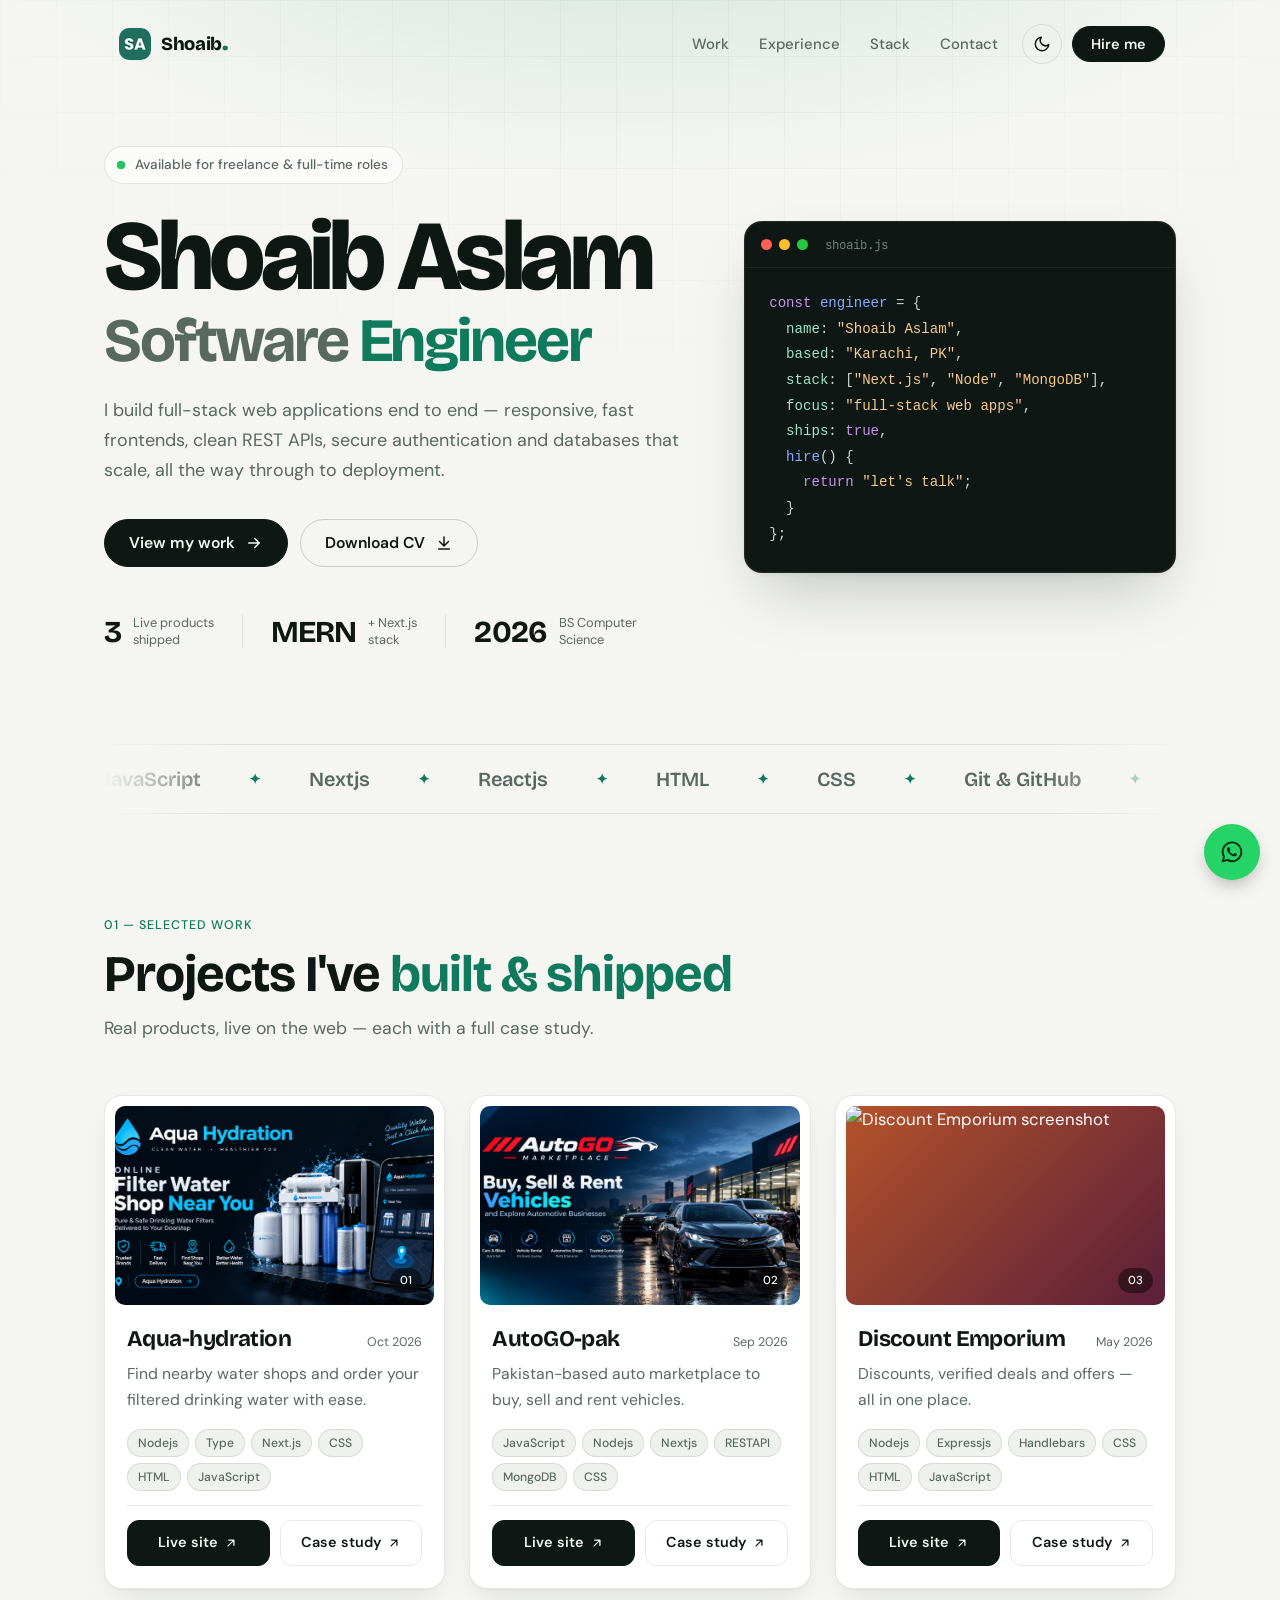
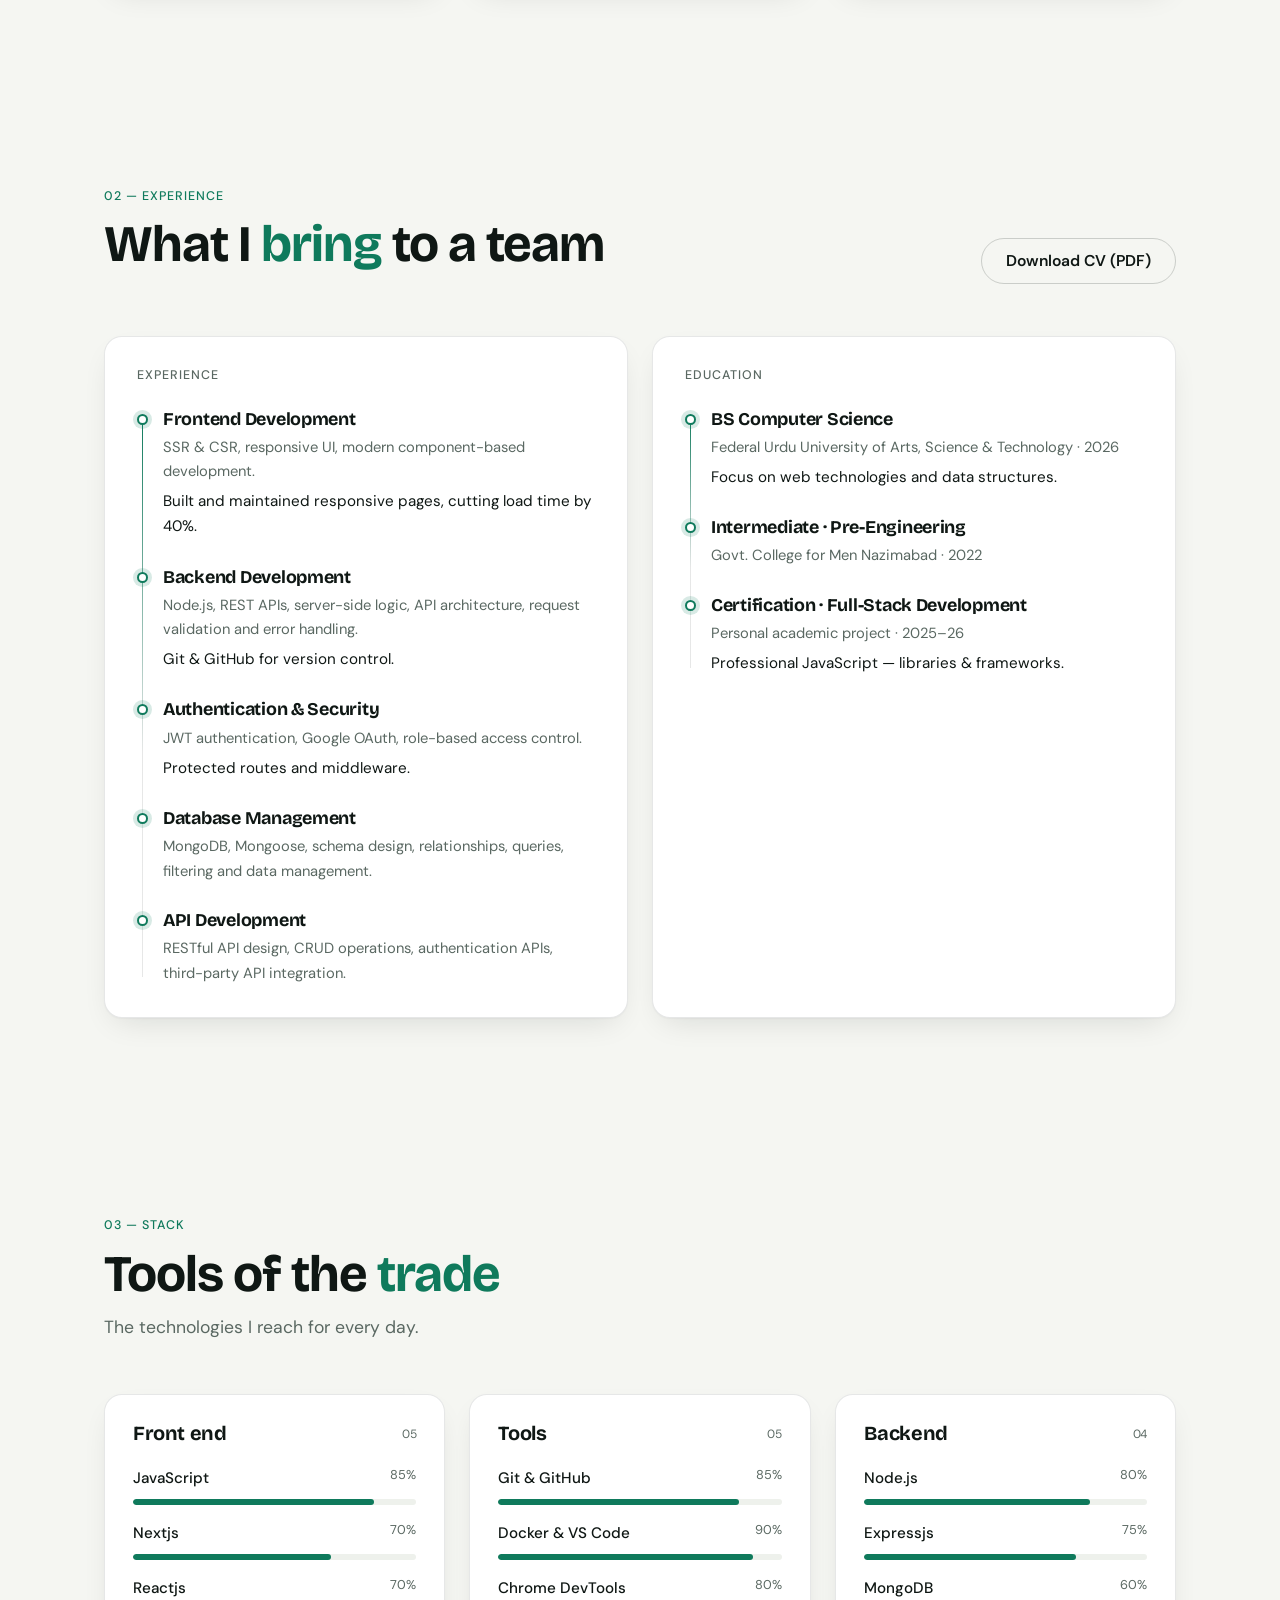
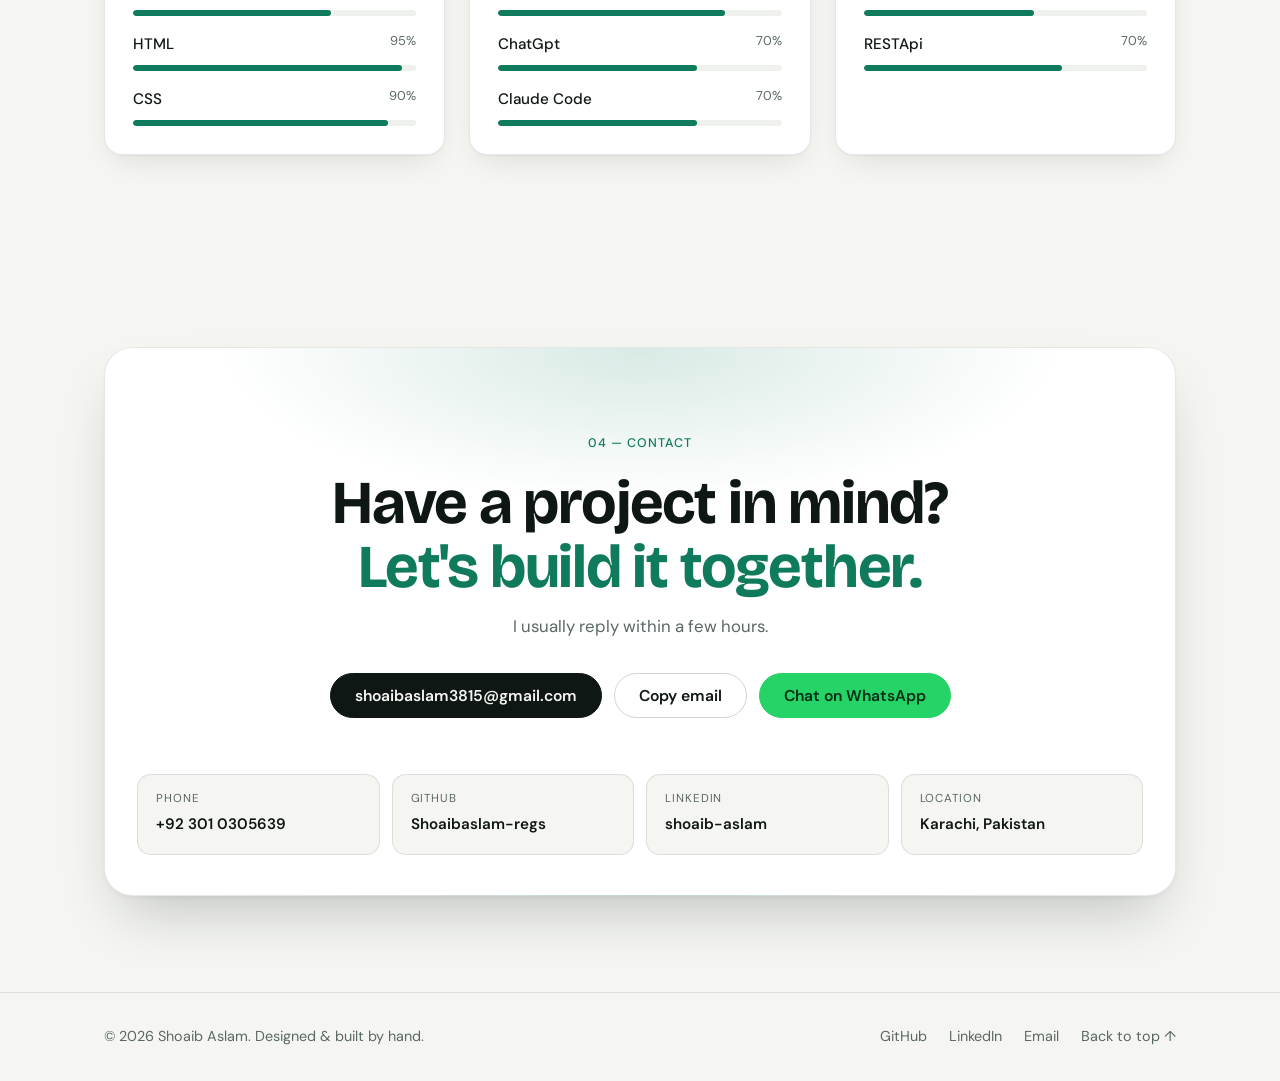
==== commit 32335c48: "Everything set" ====
--- a/index.html
+++ b/index.html
@@ -19,8 +19,7 @@
 <script src="port.js" defer></script>
 </head>
 <body>
-<div class="progress" aria-hidden="true"><i id="progress"></i></div>
-<div class="ambient" aria-hidden="true"><span class="orb o1"></span><span class="orb o2"></span><span class="orb o3"></span></div>
+<div class="ambient" aria-hidden="true"></div>
 
 <header id="hdr">
   <div class="wrap"><nav aria-label="Main">
@@ -47,7 +46,7 @@
       <a class="btn ghost" href="/Resume - Shoaib Aslam.pdf" download>Download CV <svg viewBox="0 0 24 24" aria-hidden="true"><path d="M12 4v12M6 10l6 6 6-6M5 20h14"/></svg></a>
     </div>
     <ul class="stats reveal">
-      <li><b data-count="3">3</b><span>Live products<br>shipped</span></li>
+      <li><b>3</b><span>Live products<br>shipped</span></li>
       <li><b>MERN</b><span>+ Next.js<br>stack</span></li>
       <li><b>2026</b><span>BS Computer<br>Science</span></li>
     </ul>
@@ -64,7 +63,7 @@
   <span class="f">hire</span>() {
     <span class="k">return</span> <span class="s">"let's talk"</span>;
   }
-};<span class="caret"></span></code></pre>
+};</code></pre>
   </div>
 </div>
 
--- a/port.css
+++ b/port.css
@@ -93,7 +93,7 @@
   background-size: 56px 56px;
   mask-image: radial-gradient(ellipse 80% 60% at 50% 0%, #000 30%, transparent 75%);
   -webkit-mask-image: radial-gradient(ellipse 80% 60% at 50% 0%, #000 30%, transparent 75%);
-  opacity: .6;
+  opacity: .35;
 }
 
 ::selection { background: var(--accent); color: var(--accent-ink) }
@@ -131,7 +131,7 @@
   color: var(--accent);
 }
 
-section { padding: 110px 0 }
+section { padding: 96px 0 }
 
 .lead {
   color: var(--muted);
@@ -166,38 +166,7 @@
   pointer-events: none;
 }
 
-.orb {
-  position: absolute;
-  border-radius: 50%;
-  filter: blur(90px);
-  opacity: .55;
-  animation: drift 22s var(--ease) infinite alternate;
-}
-
-.o1 { width: 520px; height: 520px; top: -180px; left: -120px; background: var(--glow) }
-.o2 { width: 460px; height: 460px; top: 10%; right: -160px; background: color-mix(in srgb, var(--accent-2) 18%, transparent); animation-delay: -8s }
-.o3 { width: 380px; height: 380px; bottom: -160px; left: 30%; background: var(--glow); animation-delay: -14s }
-
-@keyframes drift {
-  to { transform: translate3d(60px, 40px, 0) scale(1.1) }
-}
-
-/* ---------- scroll progress ---------- */
-.progress {
-  position: fixed;
-  inset: 0 0 auto;
-  height: 2px;
-  z-index: 50;
-}
-
-.progress i {
-  display: block;
-  height: 100%;
-  width: 100%;
-  transform: scaleX(0);
-  transform-origin: 0 50%;
-  background: linear-gradient(90deg, var(--accent), var(--accent-2));
-}
+.ambient { background: radial-gradient(1000px 480px at 50% -160px, var(--glow), transparent 70%) }
 
 /* ---------- nav ---------- */
 header {
@@ -270,7 +239,7 @@
 }
 
 .icon-btn svg { width: 18px; height: 18px }
-.icon-btn:hover { border-color: var(--accent); color: var(--accent); transform: rotate(20deg) }
+.icon-btn:hover { border-color: var(--accent); color: var(--accent) }
 
 @media (max-width: 760px) {
   .nav-links { display: none }
@@ -313,8 +282,8 @@
   transition: transform .3s var(--ease);
 }
 
-.btn:hover { transform: translateY(-2px) }
-.btn:hover svg { transform: translateX(3px) }
+.btn:hover { transform: translateY(-1px) }
+.btn:hover svg { transform: translateX(2px) }
 .btn.ghost:hover { border-color: var(--ink); background: var(--surface) }
 .btn.sm { padding: 10px 18px; font-size: .9rem }
 
@@ -322,25 +291,12 @@
   background: var(--ink);
   border-color: var(--ink);
   color: var(--bg);
-  box-shadow: 0 8px 24px -10px var(--ink);
-}
-
-/* light sweep on hover */
-.btn.primary::after {
-  content: "";
-  position: absolute;
-  inset: 0;
-  z-index: -1;
-  background: linear-gradient(100deg, var(--accent), var(--accent-2));
-  opacity: 0;
-  transition: opacity .3s var(--ease);
-}
-
-.btn.primary:hover { border-color: transparent; color: var(--accent-ink); box-shadow: 0 12px 30px -10px var(--accent) }
-.btn.primary:hover::after { opacity: 1 }
+}
+
+.btn.primary:hover { background: var(--accent); border-color: var(--accent); color: var(--accent-ink) }
 
 .btn.wa { background: #25d366; border-color: #25d366; color: #052e16 }
-.btn.wa:hover { box-shadow: 0 12px 30px -10px #25d366 }
+.btn.wa:hover { background: #20bd5a; border-color: #20bd5a }
 
 /* ---------- hero ---------- */
 .hero { padding: 72px 0 0 }
@@ -449,23 +405,6 @@
   border-radius: var(--r);
   box-shadow: var(--shadow-lg), 0 0 0 1px rgba(255, 255, 255, .02) inset;
   overflow: hidden;
-  transform: perspective(1200px) rotateY(-8deg) rotateX(4deg);
-  transition: transform .8s var(--ease);
-}
-
-.code-card:hover { transform: perspective(1200px) rotateY(0) rotateX(0) }
-
-.code-card::before {
-  content: "";
-  position: absolute;
-  inset: -1px;
-  border-radius: inherit;
-  padding: 1px;
-  background: linear-gradient(140deg, rgba(95, 224, 181, .5), transparent 40%, transparent 60%, rgba(138, 168, 255, .45));
-  -webkit-mask: linear-gradient(#000 0 0) content-box, linear-gradient(#000 0 0);
-  -webkit-mask-composite: xor;
-  mask-composite: exclude;
-  pointer-events: none;
 }
 
 .cc-bar {
@@ -494,20 +433,9 @@
 .code-card .s { color: #f3c98b }
 .code-card .f { color: #82aaff }
 
-.caret {
-  display: inline-block;
-  width: 8px;
-  height: 1.1em;
-  margin-left: 4px;
-  vertical-align: -3px;
-  background: #5fe0b5;
-  animation: blink 1.1s steps(1) infinite;
-}
-
-@keyframes blink { 50% { opacity: 0 } }
 
 @media (max-width: 920px) {
-  .code-card { transform: none; max-width: 520px }
+  .code-card { max-width: 520px }
 }
 
 /* marquee */
@@ -560,8 +488,6 @@
 }
 
 .card {
-  --mx: 50%;
-  --my: 50%;
   position: relative;
   background: var(--surface);
   border: 1px solid var(--line);
@@ -573,20 +499,7 @@
   transition: transform .5s var(--ease), box-shadow .5s var(--ease), border-color .3s;
 }
 
-/* cursor spotlight */
-.card::before {
-  content: "";
-  position: absolute;
-  inset: 0;
-  z-index: 2;
-  pointer-events: none;
-  background: radial-gradient(420px circle at var(--mx) var(--my), var(--glow), transparent 45%);
-  opacity: 0;
-  transition: opacity .4s;
-}
-
-.card:hover { transform: translateY(-6px); box-shadow: var(--shadow-lg); border-color: var(--line-strong) }
-.card:hover::before { opacity: 1 }
+.card:hover { transform: translateY(-3px); box-shadow: var(--shadow-lg); border-color: var(--line-strong) }
 
 .thumb {
   position: relative;
@@ -607,7 +520,7 @@
   transition: transform 1s var(--ease);
 }
 
-.card:hover .thumb img { transform: scale(1.06) }
+.card:hover .thumb img { transform: scale(1.03) }
 
 .thumb .num {
   position: absolute;
@@ -821,7 +734,7 @@
   display: block;
   height: 100%;
   width: 0;
-  background: linear-gradient(90deg, var(--accent), var(--accent-2));
+  background: var(--accent);
   border-radius: 99px;
   transition: width 1.4s var(--ease);
 }
@@ -834,7 +747,7 @@
   border: 1px solid var(--line);
   border-radius: 28px;
   background:
-    radial-gradient(600px 260px at 50% 0%, var(--glow), transparent 70%),
+    radial-gradient(600px 220px at 50% 0%, var(--glow), transparent 70%),
     var(--surface);
   box-shadow: var(--shadow-lg);
   overflow: hidden;
@@ -901,12 +814,12 @@
   color: #052e16;
   display: grid;
   place-items: center;
-  box-shadow: 0 10px 30px -6px rgba(37, 211, 102, .55);
+  box-shadow: 0 8px 20px -6px rgba(0, 0, 0, .35);
   z-index: 20;
   transition: transform .3s var(--ease);
 }
 
-.fab:hover { transform: scale(1.08) rotate(-6deg) }
+.fab:hover { transform: scale(1.05) }
 
 .toast {
   position: fixed;
@@ -931,8 +844,8 @@
 /* ---------- reveal on scroll ---------- */
 .js .reveal {
   opacity: 0;
-  transform: translateY(24px);
-  transition: opacity .9s var(--ease), transform .9s var(--ease);
+  transform: translateY(12px);
+  transition: opacity .7s var(--ease), transform .7s var(--ease);
   transition-delay: var(--d, 0s);
 }
 
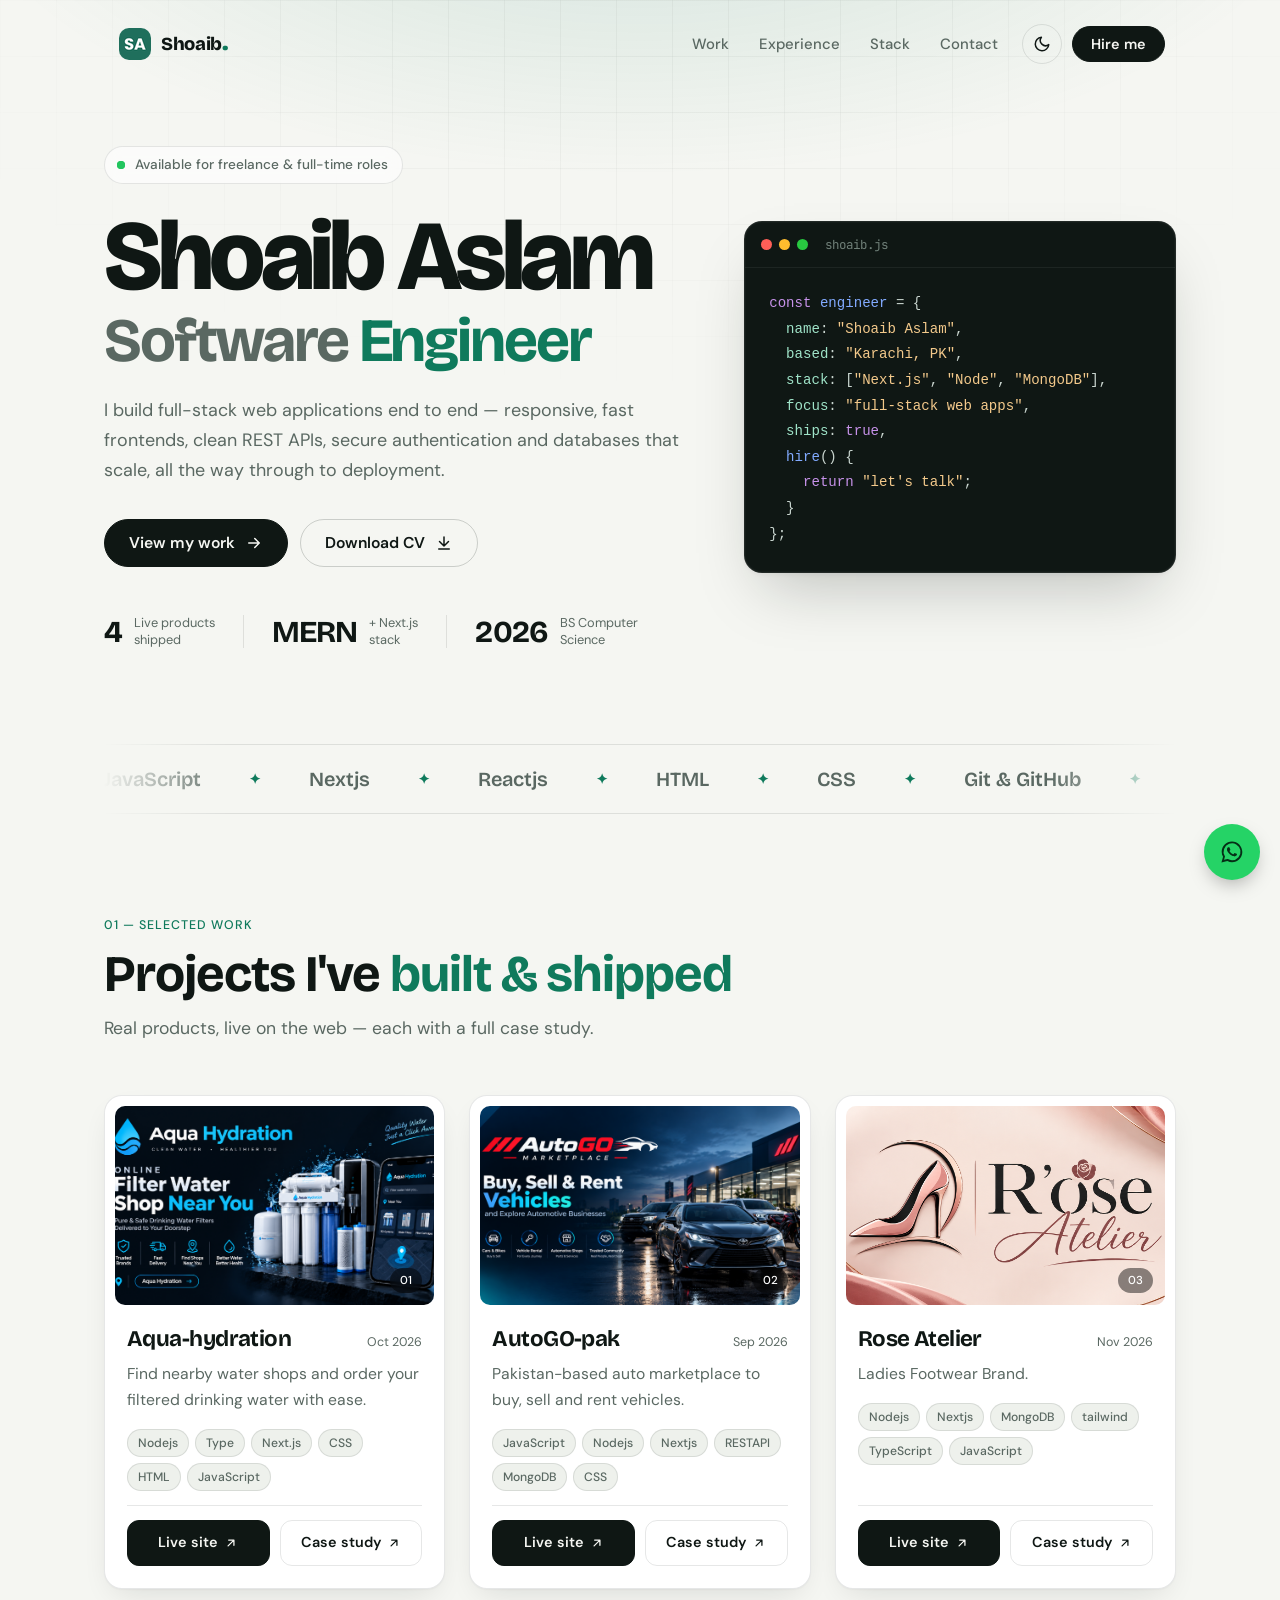
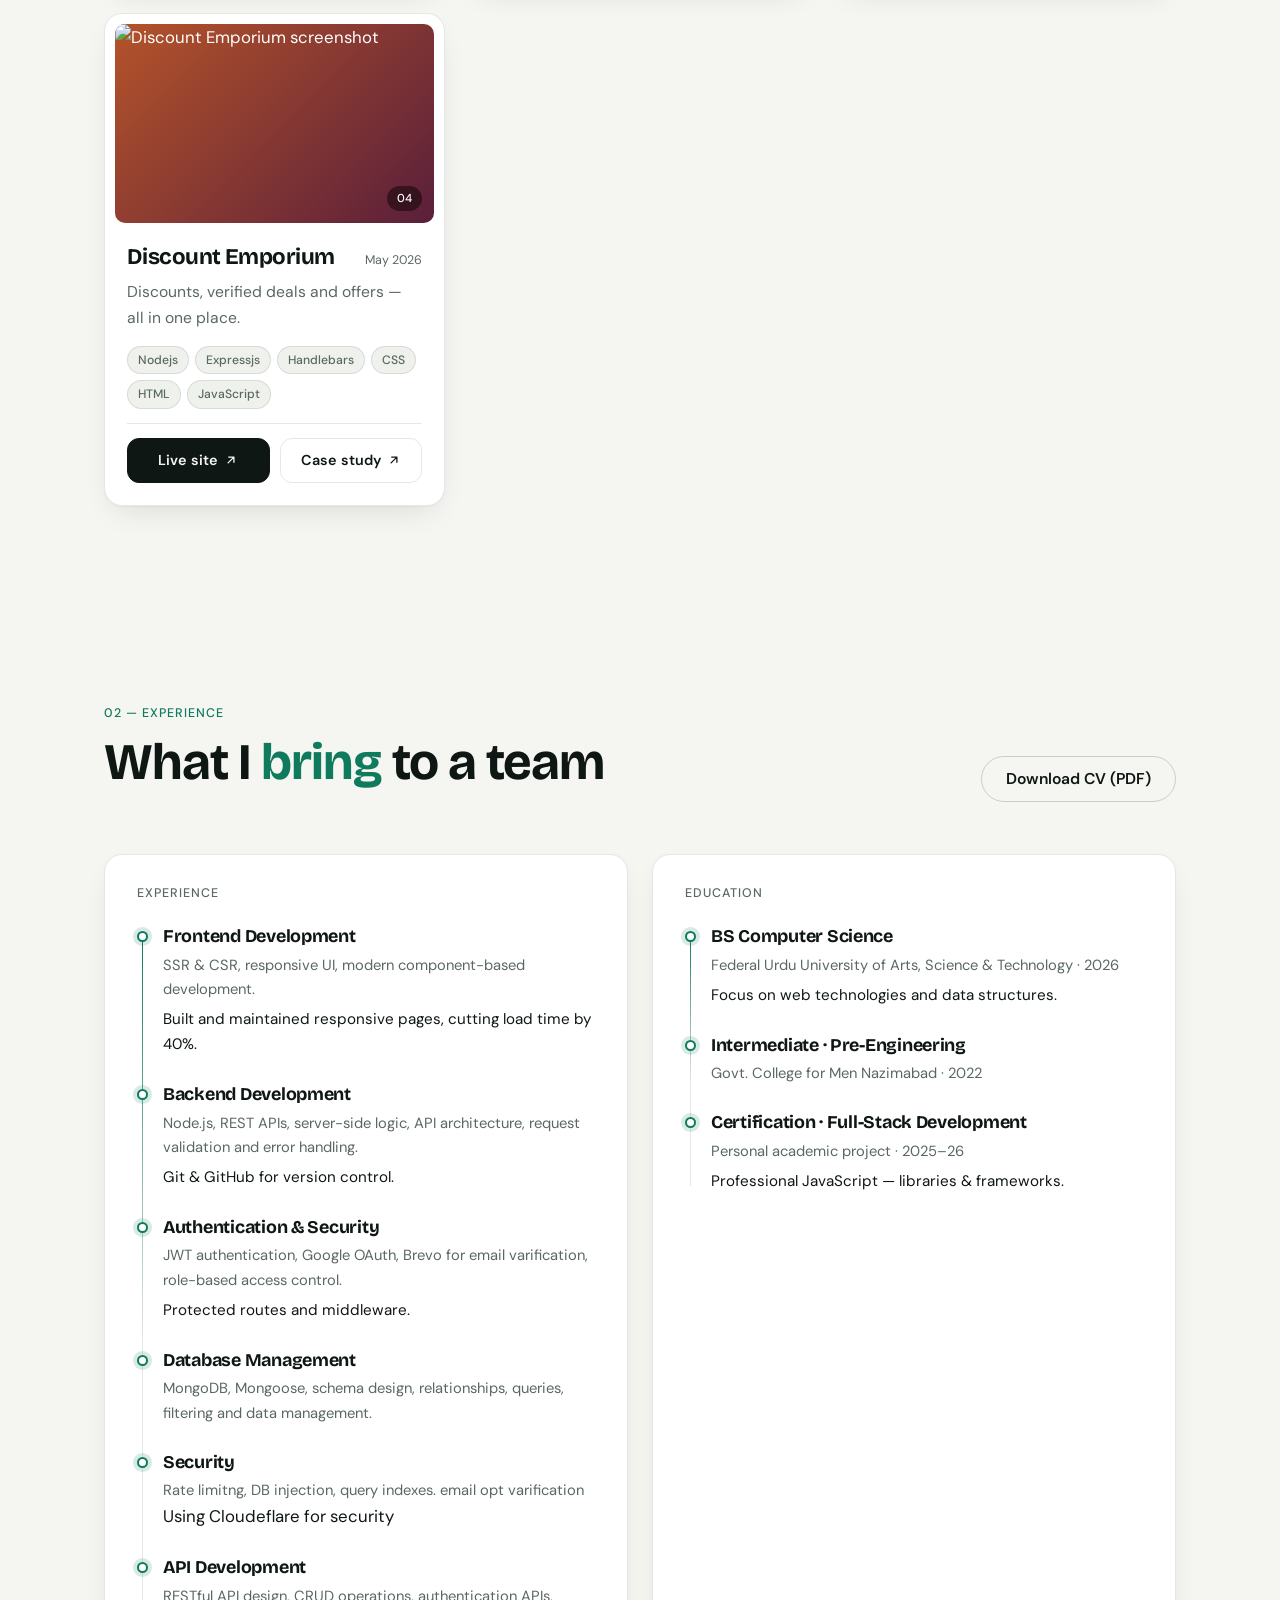
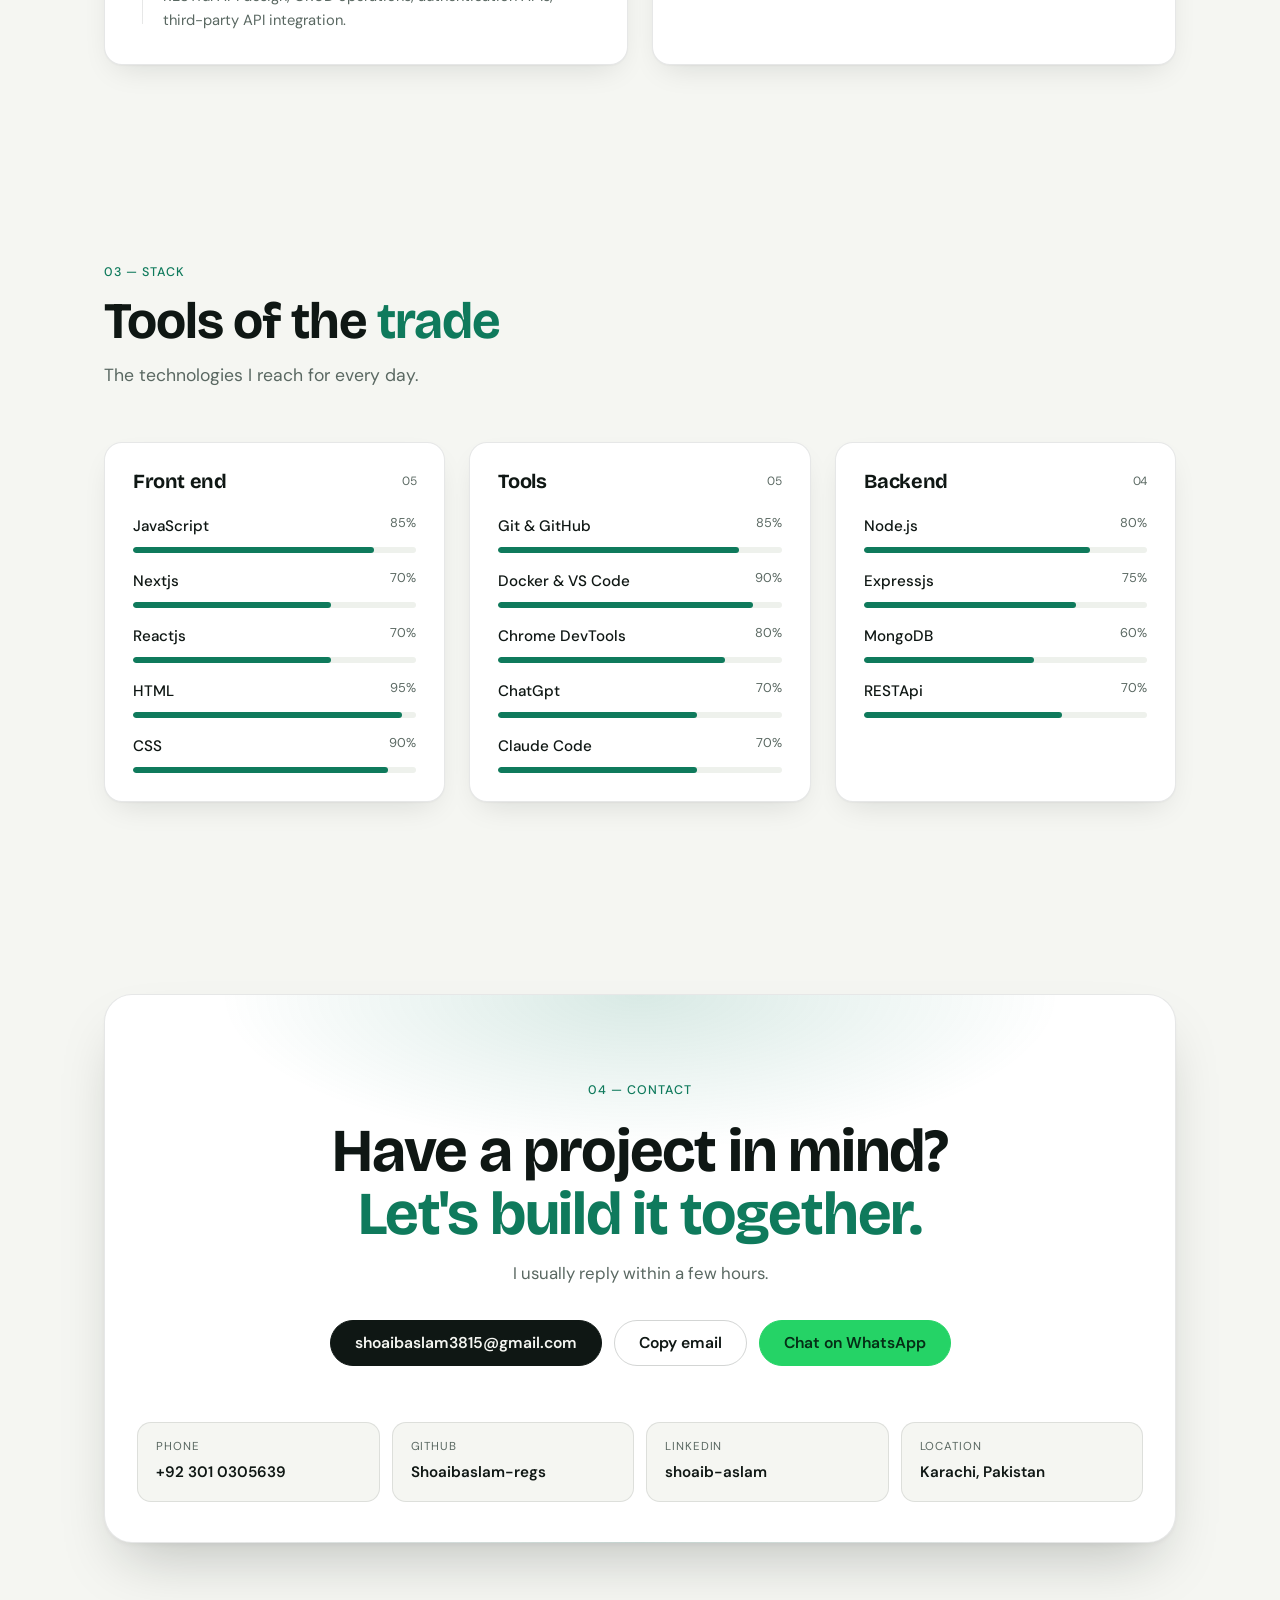
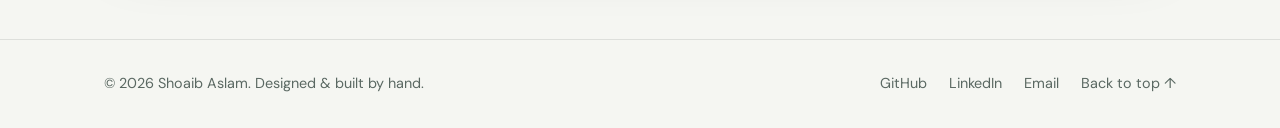
==== commit 4e0c7be9: "updated resume" ====
--- a/index.html
+++ b/index.html
@@ -46,7 +46,7 @@
       <a class="btn ghost" href="/Resume - Shoaib Aslam.pdf" download>Download CV <svg viewBox="0 0 24 24" aria-hidden="true"><path d="M12 4v12M6 10l6 6 6-6M5 20h14"/></svg></a>
     </div>
     <ul class="stats reveal">
-      <li><b>3</b><span>Live products<br>shipped</span></li>
+      <li><b>4</b><span>Live products<br>shipped</span></li>
       <li><b>MERN</b><span>+ Next.js<br>stack</span></li>
       <li><b>2026</b><span>BS Computer<br>Science</span></li>
     </ul>
@@ -94,8 +94,9 @@
       <ul class="tl">
         <li><b>Frontend Development</b><span>SSR &amp; CSR, responsive UI, modern component-based development.</span><p>Built and maintained responsive pages, cutting load time by 40%.</p></li>
         <li><b>Backend Development</b><span>Node.js, REST APIs, server-side logic, API architecture, request validation and error handling.</span><p>Git &amp; GitHub for version control.</p></li>
-        <li><b>Authentication &amp; Security</b><span>JWT authentication, Google OAuth, role-based access control.</span><p>Protected routes and middleware.</p></li>
+        <li><b>Authentication &amp; Security</b><span>JWT authentication, Google OAuth, Brevo for email varification, role-based access control.</span><p>Protected routes and middleware.</p></li>
         <li><b>Database Management</b><span>MongoDB, Mongoose, schema design, relationships, queries, filtering and data management.</span></li>
+        <li><b>Security</b><span>Rate limitng, DB injection, query indexes. email opt varification</span>Using Cloudeflare for security</li>
         <li><b>API Development</b><span>RESTful API design, CRUD operations, authentication APIs, third-party API integration.</span></li>
       </ul></div>
     <div class="panel reveal"><h3>Education</h3>
